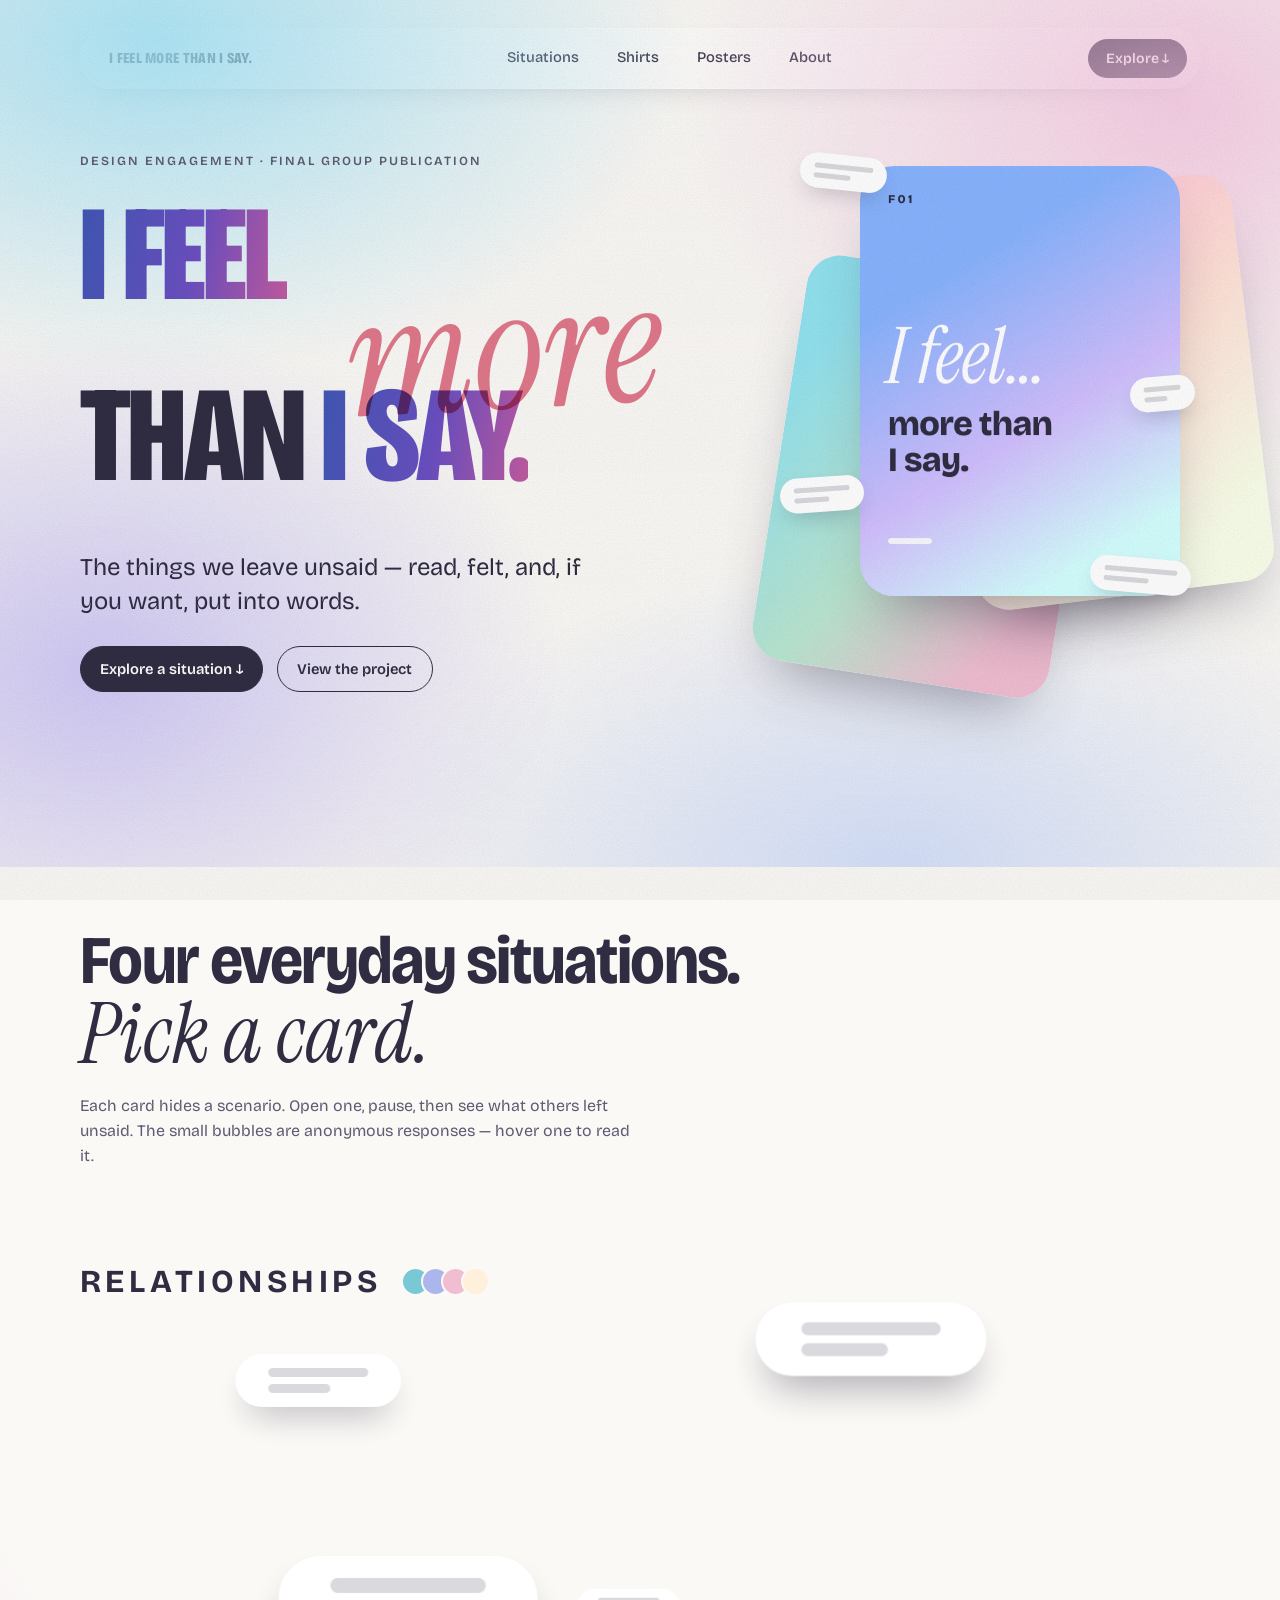
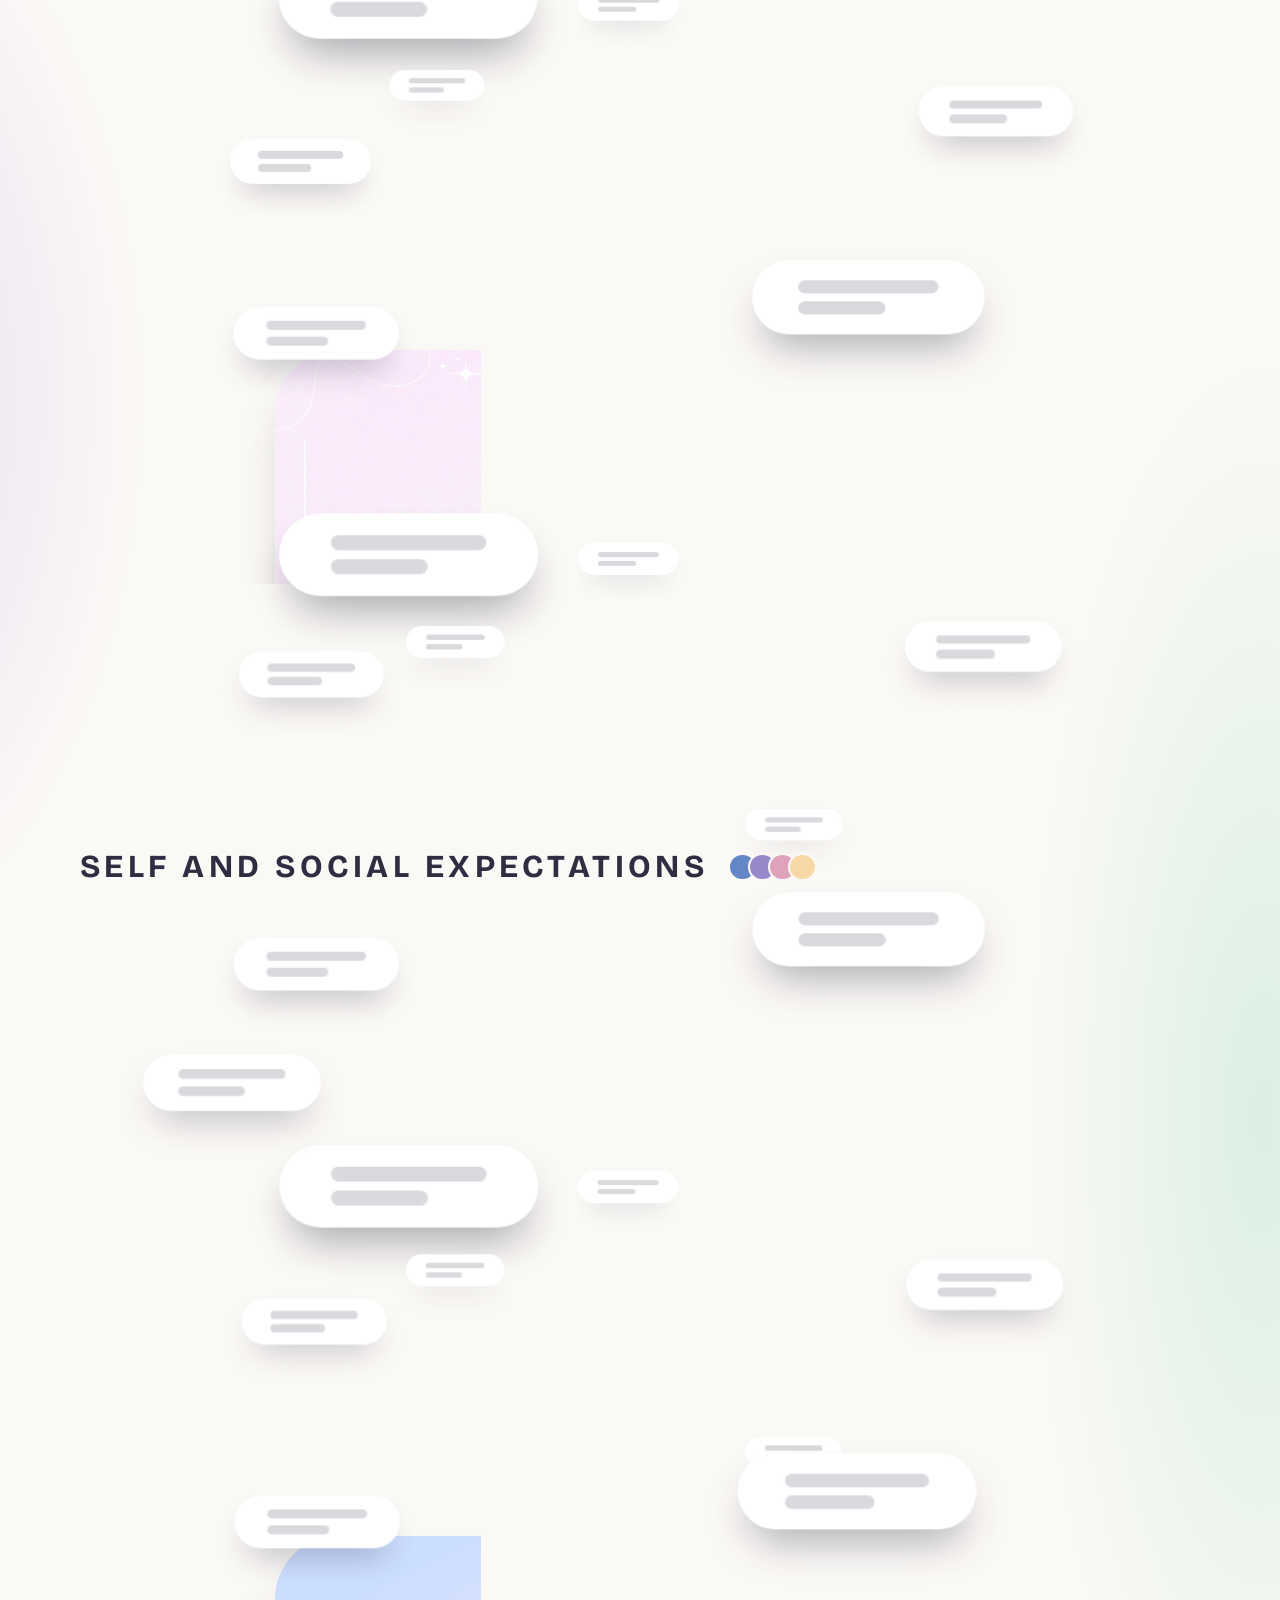
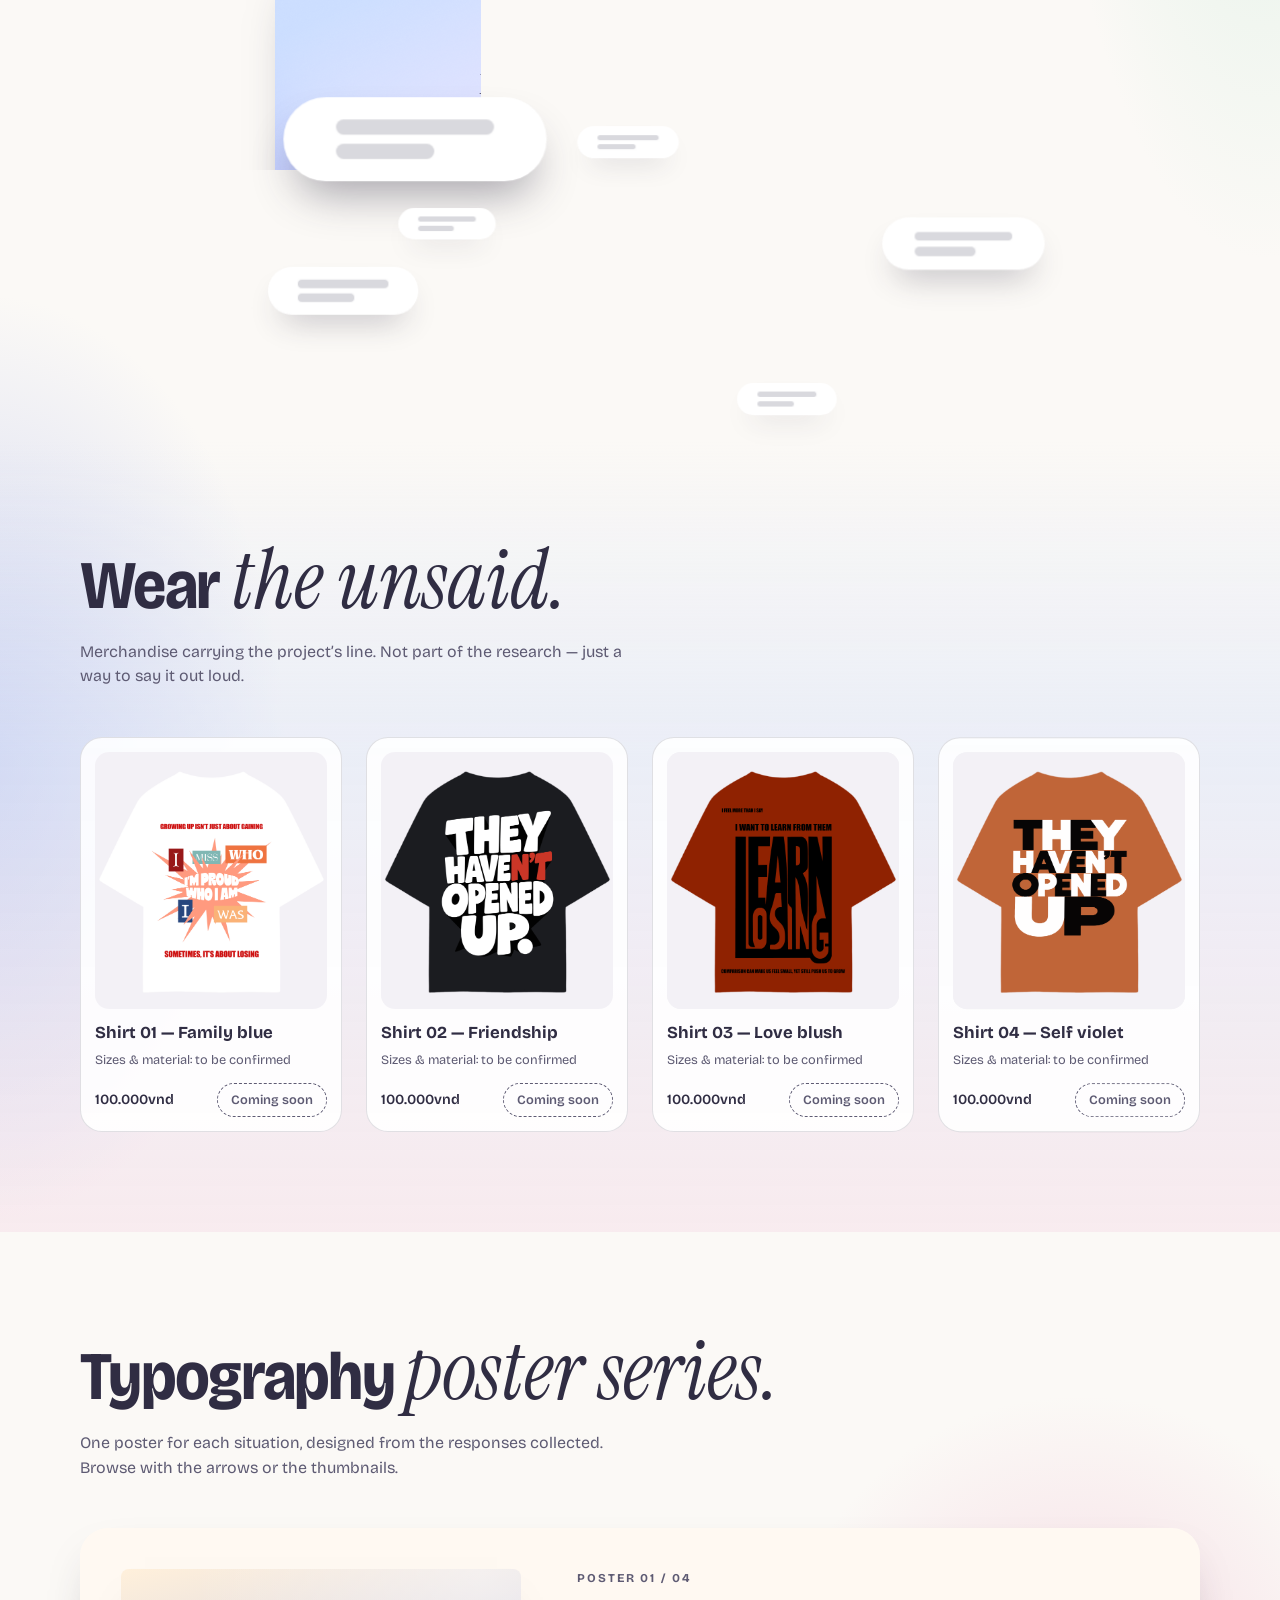
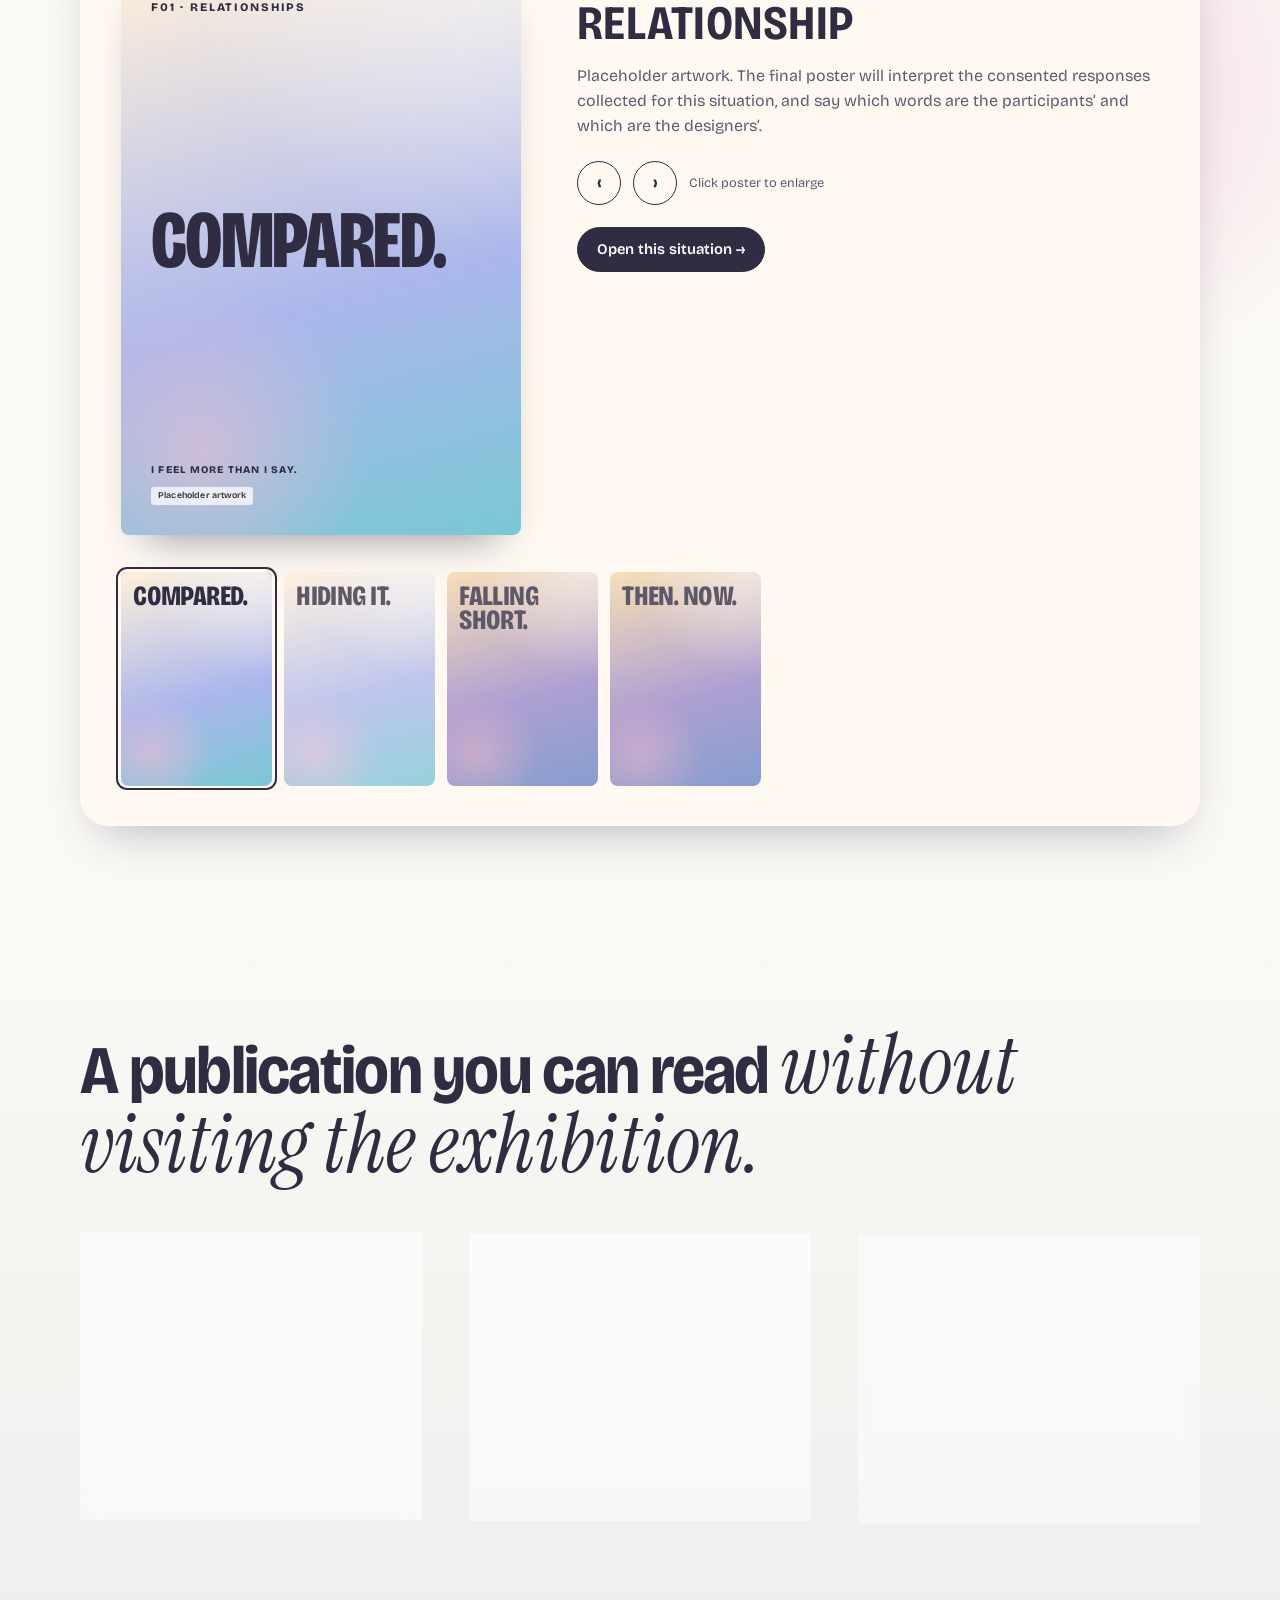
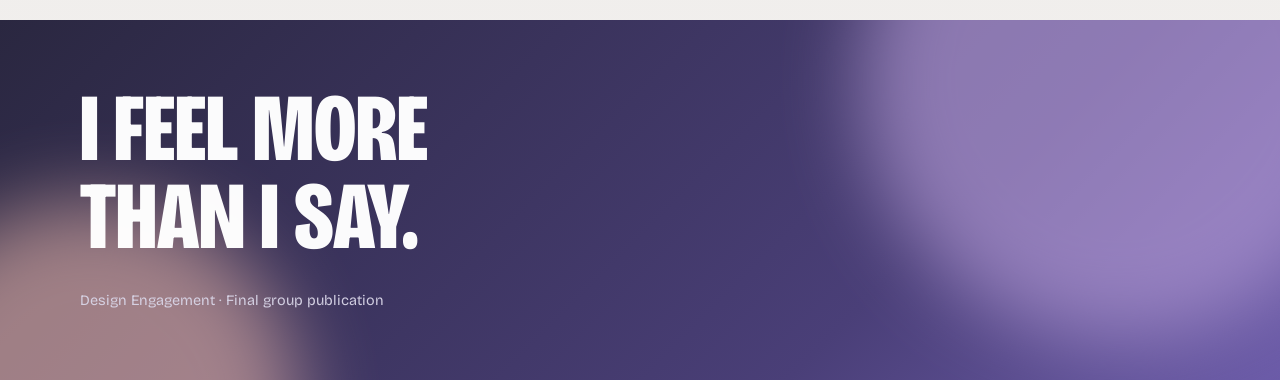
==== index.html @ f881bc01 "Publish I FEEL MORE THAN I SAY. web publication Co-Authored-By: Claude Sonnet 5.5 <noreply@anthropic" ====
<!doctype html>
<html lang="en">
<head>
  <meta charset="utf-8">
  <meta name="viewport" content="width=device-width, initial-scale=1">
  <title>I FEEL MORE THAN I SAY.</title>
  <meta name="description" content="A participatory design publication about what young adults feel but leave unsaid — in relationships and in themselves.">
  <meta name="theme-color" content="#FBF9F6">
  <link rel="icon" href="data:image/svg+xml,%3Csvg xmlns='http://www.w3.org/2000/svg' viewBox='0 0 64 64'%3E%3Crect width='64' height='64' rx='18' fill='%23302D43'/%3E%3Ccircle cx='24' cy='32' r='12' fill='%23F4A3B5'/%3E%3Ccircle cx='40' cy='32' r='12' fill='%238F7BE0' fill-opacity='.85'/%3E%3C/svg%3E">
  <meta property="og:type" content="website">
  <meta property="og:title" content="I FEEL MORE THAN I SAY.">
  <meta property="og:description" content="A participatory design publication about what young adults feel but leave unsaid — in relationships and in themselves.">
  <meta property="og:image" content="https://thanhdgtuan-a11y.github.io/i-feel-more-than-i-say/assets/art/hero-family.png">
  <meta property="og:url" content="https://thanhdgtuan-a11y.github.io/i-feel-more-than-i-say/">
  <meta name="twitter:card" content="summary_large_image">
  <link rel="preconnect" href="https://fonts.googleapis.com">
  <link rel="preconnect" href="https://fonts.gstatic.com" crossorigin>
  <link href="https://fonts.googleapis.com/css2?family=Bricolage+Grotesque:opsz,wdth,wght@12..96,75..100,200..800&family=Instrument+Serif:ital@0;1&display=swap" rel="stylesheet">
  <link rel="stylesheet" href="styles.css">
  <script>document.documentElement.classList.add('js');</script>
</head>
<body>
  <a class="skip" href="#situations">Skip to situations</a>

  <div class="page">
    <div class="glows" aria-hidden="true">
      <i class="glow gl1"></i><i class="glow gl2"></i><i class="glow gl3"></i><i class="glow gl4"></i>
    </div>

    <header class="nav" id="nav">
      <a class="brand" href="#top">I FEEL MORE THAN I SAY.</a>
      <nav aria-label="Main">
        <a href="#situations">Situations</a>
        <a href="#shirts">Shirts</a>
        <a href="#posters">Posters</a>
        <a href="#about">About</a>
      </nav>
      <a class="btn solid nav-cta" href="#situations">Explore ↓</a>
    </header>

    <main id="top">
      <!-- HERO -->
      <section class="hero" aria-labelledby="title">
        <div class="hero-bg" aria-hidden="true"></div>
        <div class="hero-text">
          <p class="eyebrow" data-hero>Design Engagement · Final group publication</p>
          <h1 class="title" id="title" aria-label="I feel more than I say.">
            <span class="t1" aria-hidden="true"><span class="line grad">I FEEL</span></span>
            <span class="t2" aria-hidden="true">more</span>
            <span class="t3" aria-hidden="true"><span class="line"><span class="out">THAN</span> <span class="grad">I SAY.</span></span></span>
          </h1>
          <p class="lede" data-hero>The things we leave unsaid — read, felt, and, if you want, put into words.</p>
          <div class="cta" data-hero>
            <a class="btn solid" href="#situations">Explore a situation ↓</a>
            <a class="btn" href="#about">View the project</a>
          </div>
        </div>

        <div class="hero-cards" id="hero-cards" aria-hidden="true">
          <img class="hc hc-fr" src="assets/art/hero-friendship.png" alt="">
          <img class="hc hc-lo" src="assets/art/hero-love.png" alt="">
          <img class="hc hc-fam" src="assets/art/hero-family.png" alt="">
          <i class="hb hb1"><b></b><b></b></i>
          <i class="hb hb2"><b></b><b></b></i>
          <i class="hb hb3"><b></b><b></b></i>
          <i class="hb hb4"><b></b><b></b></i>
        </div>
      </section>

      <!-- SITUATIONS -->
      <section class="sec sec-sit" id="situations" aria-labelledby="sit-h">
        <header class="sec-head">
          <h2 id="sit-h"><span class="h2-a">Four everyday situations.</span><br><em>Pick a card.</em></h2>
          <p class="sec-sub">Each card hides a scenario. Open one, pause, then see what others left unsaid. The small bubbles are anonymous responses — hover one to read it.</p>
        </header>
        <div class="stack" id="stack"></div>
      </section>

      <!-- SHIRTS -->
      <section class="sec sec-shirts" id="shirts" aria-labelledby="sh-h">
        <header class="sec-head">
          <h2 id="sh-h">Wear <em>the unsaid.</em></h2>
          <p class="sec-sub">Merchandise carrying the project’s line. Not part of the research — just a way to say it out loud.</p>
        </header>
        <div class="shirts" id="shirt-grid"></div>
      </section>

      <!-- POSTERS -->
      <section class="sec" id="posters" aria-labelledby="po-h">
        <header class="sec-head">
          <h2 id="po-h">Typography <em>poster series.</em></h2>
          <p class="sec-sub">One poster for each situation, designed from the responses collected. Browse with the arrows or the thumbnails.</p>
        </header>
        <div class="sheet" id="poster-sheet">
          <div class="viewer">
            <button type="button" class="poster-open" id="poster-main" aria-label="Enlarge poster"></button>
            <div class="poster-info">
              <p class="kicker" id="poster-count"></p>
              <h3 id="poster-title"></h3>
              <p id="poster-caption" class="muted"></p>
              <div class="poster-ctrl">
                <button type="button" class="btn round" id="poster-prev" aria-label="Previous poster">‹</button>
                <button type="button" class="btn round" id="poster-next" aria-label="Next poster">›</button>
                <span class="muted small">Click poster to enlarge</span>
              </div>
              <a class="btn solid" id="poster-situation" href="#situations">Open this situation →</a>
            </div>
          </div>
          <div class="thumbs" id="thumbs" role="group" aria-label="All posters"></div>
        </div>
      </section>

      <!-- ABOUT -->
      <section class="sec sec-about" id="about" aria-labelledby="ab-h">
        <header class="sec-head">
          <h2 id="ab-h">A publication you can read <em>without visiting the exhibition.</em></h2>
        </header>
        <div class="about-cols">
          <div>
            <h3>What is this</h3>
            <p><b>I FEEL MORE THAN I SAY.</b> is a participatory graphic design project by a team of three design students. It gathers what young adults feel but leave unsaid in everyday situations — relationships and the self — and gives those words a place to be read.</p>
          </div>
          <div>
            <h3>How the words travel</h3>
            <ol class="steps">
              <li><span>01</span>Paper reflection cards, four situations</li>
              <li><span>02</span>Anonymised, with separate consent to publish</li>
              <li><span>03</span>Transcribed, tagged and curated</li>
              <li><span>04</span>Posters, web reveals, this archive</li>
            </ol>
          </div>
          <div>
            <h3>Status &amp; privacy</h3>
            <p>Only consented, anonymous responses are published. Reflecting, seeing other perspectives and finding words are <i>design intentions</i> — not proven results. Sample content is always labelled.</p>
            <p class="muted">Credits &amp; contact: to be added.</p>
          </div>
        </div>
      </section>
    </main>

    <footer class="foot">
      <i class="foot-o foot-o1" aria-hidden="true"></i><i class="foot-o foot-o2" aria-hidden="true"></i>
      <p class="foot-title">I FEEL MORE<br>THAN I SAY.</p>
      <p class="foot-sub">Design Engagement · Final group publication</p>
    </footer>
  </div>

  <div class="toast" id="toast" role="status" aria-live="polite"></div>

  <dialog id="lightbox" aria-label="Poster enlarged">
    <button type="button" class="lb-close" id="lb-close" aria-label="Close">✕</button>
    <div id="lb-body"></div>
  </dialog>

  <script src="assets/vendor/anime.min.js"></script>
  <script src="data.js"></script>
  <script src="app.js"></script>
</body>
</html>
---- styles.css ----
/* I FEEL MORE THAN I SAY. — dreamy pastel + experimental type (built from Figma "UI — Desktop hi-fi") */
:root{
  --ink:#302D43; --muted:#5E5B73; --paper:#FFF9F2; --bg:#FBF9F6; --line:rgba(48,45,67,.14);
  --display:'Bricolage Grotesque',system-ui,-apple-system,'Segoe UI',sans-serif;
  --serif:'Instrument Serif',Georgia,'Times New Roman',serif;
  --gut:clamp(18px,6.25vw,80px);
  --shadow:0 22px 50px -22px rgba(48,45,67,.38);
}
*{box-sizing:border-box}
html{scroll-behavior:smooth;scroll-padding-top:96px}
@media (prefers-reduced-motion:reduce){html{scroll-behavior:auto}}
body{margin:0;color:var(--ink);font:400 1rem/1.55 var(--display);background:var(--bg);-webkit-font-smoothing:antialiased;overflow-x:hidden}
img,svg{max-width:100%}
a{color:inherit}
button,textarea{font:inherit;color:inherit}
button{cursor:pointer}
:focus-visible{outline:3px solid var(--ink);outline-offset:3px;border-radius:6px}
.muted{color:var(--muted)} .small{font-size:.8rem}
.skip{position:absolute;left:-999px;top:8px;background:var(--ink);color:#fff;padding:8px 14px;border-radius:8px;z-index:300}
.skip:focus{left:8px}

.page{position:relative;overflow:hidden}
/* soft grain over everything */
body::after{
  content:"";position:fixed;inset:0;pointer-events:none;z-index:200;opacity:.12;mix-blend-mode:multiply;
  background-image:url("data:image/svg+xml,%3Csvg xmlns='http://www.w3.org/2000/svg' width='220' height='220'%3E%3Cfilter id='n'%3E%3CfeTurbulence type='fractalNoise' baseFrequency='.85' numOctaves='2' stitchTiles='stitch'/%3E%3CfeColorMatrix values='0 0 0 0 0 0 0 0 0 0 0 0 0 0 0 0 0 0 .55 0'/%3E%3C/filter%3E%3Crect width='100%25' height='100%25' filter='url(%23n)'/%3E%3C/svg%3E");
}

/* page glows (design: 4 blurred ellipses down the page) */
.glows{position:absolute;inset:0;pointer-events:none;z-index:0}
.glow{position:absolute;display:block;border-radius:50%}
.gl1{left:-26%;top:51.6%;width:48%;height:13.7%;background:radial-gradient(closest-side,rgba(171,183,236,.55),transparent)}
.gl2{left:61%;top:67.8%;width:47%;height:8.7%;background:radial-gradient(closest-side,rgba(240,189,209,.5),transparent)}
.gl3{left:81%;top:29%;width:36%;height:22%;background:radial-gradient(closest-side,rgba(187,230,208,.5),transparent)}
.gl4{left:-42%;top:21%;width:53%;height:17%;background:radial-gradient(closest-side,rgba(198,171,230,.45),transparent)}
.page>*:not(.glows){position:relative;z-index:1}

/* buttons */
.btn{
  display:inline-flex;align-items:center;justify-content:center;gap:8px;
  border:1.5px solid var(--ink);background:transparent;border-radius:999px;
  padding:.7em 1.3em;font-weight:600;font-size:.92rem;text-decoration:none;transition:transform .2s, background .2s, color .2s;
}
.btn:hover{background:var(--ink);color:#fff;transform:translateY(-1px)}
.btn.solid{background:var(--ink);color:#fff}
.btn.solid:hover{background:#4b4766}
.btn.round{width:44px;height:44px;padding:0;font-size:1.3rem}
.btn.is-soon{border-style:dashed;color:var(--muted);border-color:var(--muted);cursor:default;pointer-events:none}

/* nav (glass pill) */
.nav{
  position:sticky;top:14px;z-index:60;margin:14px auto 0;width:min(1120px,calc(100% - 2*var(--gut) + 0px));
  display:flex;justify-content:space-between;align-items:center;gap:16px;padding:10px 12px 10px 28px;border-radius:999px;
  background:rgba(255,255,255,.55);backdrop-filter:blur(16px) saturate(1.3);-webkit-backdrop-filter:blur(16px) saturate(1.3);
  border:1px solid rgba(255,255,255,.7);box-shadow:0 10px 30px -18px rgba(48,45,67,.35);transition:box-shadow .3s, background .3s;
}
.nav.is-scrolled{background:rgba(255,255,255,.78);box-shadow:0 14px 34px -16px rgba(48,45,67,.45)}
.brand{font-weight:800;font-stretch:75%;font-variation-settings:"wdth" 75;letter-spacing:.02em;text-decoration:none;font-size:.95rem;white-space:nowrap}
.nav nav{display:flex;gap:clamp(14px,3vw,34px);font-size:.92rem;font-weight:500}
.nav nav a{text-decoration:none;padding:6px 2px;border-bottom:2px solid transparent;transition:border-color .2s}
.nav nav a:hover{border-color:var(--ink)}
.nav-cta{padding:.55em 1.2em;font-size:.88rem}
@media (max-width:760px){.nav{padding-left:18px}.nav nav{display:none}.brand{font-size:.8rem}}

/* hero */
.hero{position:relative;min-height:840px;margin-top:-88px;padding:164px var(--gut) 80px}
.hero-bg{
  position:absolute;inset:0 0 -40px;z-index:-1;pointer-events:none;
  background:
    radial-gradient(60% 55% at 12% 6%,rgba(160,226,246,.85),transparent 70%),
    radial-gradient(55% 60% at 92% 14%,rgba(244,189,222,.7),transparent 70%),
    radial-gradient(50% 55% at 8% 78%,rgba(190,180,245,.7),transparent 72%),
    radial-gradient(60% 50% at 70% 100%,rgba(186,206,252,.6),transparent 70%),
    linear-gradient(180deg,rgba(255,255,255,0),var(--bg) 96%);
}
.hero-text{max-width:720px;position:relative;z-index:2;margin-left:max(0px,calc((100vw - 1280px)/2))}
.eyebrow{margin:0 0 20px;font-size:.78rem;font-weight:600;letter-spacing:.16em;text-transform:uppercase;color:var(--muted)}
.title{--fs:clamp(3.4rem,10.6vw,8.5rem);margin:0;font-weight:800;text-transform:uppercase;letter-spacing:-.02em;font-variation-settings:"wdth" 75;font-stretch:75%;font-size:var(--fs);line-height:.88}
.title>span{display:block;white-space:nowrap}
.t1,.t3{overflow:hidden;padding:.03em 0}
.line{display:inline-block}
.grad{display:inline-block;background:linear-gradient(100deg,#3F57B5,#6B4FC2 55%,#C45BA0);-webkit-background-clip:text;background-clip:text;color:transparent}
.out{color:var(--ink)}
.t2{
  font-family:var(--serif);font-style:italic;font-weight:400;text-transform:lowercase;letter-spacing:0;font-variation-settings:normal;font-stretch:100%;
  font-size:calc(var(--fs)*1.25);line-height:.5;height:calc(var(--fs)*.4);margin-left:calc(var(--fs)*1.95);
  color:#E0788A;mix-blend-mode:multiply;rotate:-3deg;transform-origin:left center;position:relative;z-index:2;
}
.lede{max-width:34ch;margin:clamp(24px,4vw,56px) 0 28px;font-size:clamp(1.1rem,2vw,1.5rem);line-height:1.4}
.cta{display:flex;flex-wrap:wrap;gap:14px}

/* hero cards cluster (positions are the Figma coordinates relative to the cluster origin) */
.hero-cards{position:absolute;left:calc(50% + 130px);top:140px;width:480px;height:560px;z-index:1;pointer-events:none;translate:calc(var(--px,0)*1px) calc(var(--py,0)*1px);transition:translate .4s ease-out}
.hc{position:absolute;display:block;border-radius:34px;transform-origin:0 0;box-shadow:0 34px 60px -26px rgba(48,45,67,.45)}
.hc-fr{left:42px;top:56px;width:300px;height:410px;rotate:9deg}
.hc-lo{left:160px;top:10px;width:300px;height:410px;rotate:-7deg}
.hc-fam{left:90px;top:96px;width:320px;height:430px}
.hb{position:absolute;display:flex;flex-direction:column;justify-content:center;gap:5px;padding:0 14px;height:35px;border-radius:999px;background:#fff;box-shadow:0 10px 22px -8px rgba(48,45,67,.3)}
.hb b{display:block;height:5px;border-radius:3px;background:#D9D9DE}.hb b:last-child{width:62%}
.hb1{left:30px;top:98px;width:87px;rotate:6deg}
.hb2{left:360px;top:180px;width:65px;rotate:-5deg}
.hb3{left:10px;top:420px;width:84px;rotate:-4deg}
.hb4{left:320px;top:500px;width:101px;rotate:5deg}
@media (max-width:1100px){
  .hero{min-height:0;padding-bottom:40px}
  .hero-cards{position:relative;left:auto;top:auto;margin:36px auto 0;width:480px;height:560px;scale:.78;transform-origin:top center;margin-bottom:-110px}
}
@media (max-width:560px){.hero-cards{scale:.62;margin-bottom:-200px;margin-top:20px}}

/* sections */
.sec{padding:clamp(52px,8vw,100px) var(--gut)}
.sec-head{max-width:1120px;margin:0 auto clamp(24px,4vw,48px)}
.kicker{margin:0 0 10px;font-size:.75rem;font-weight:700;letter-spacing:.16em;text-transform:uppercase;color:var(--muted)}
.sec h2{margin:0;font-size:clamp(2.3rem,6vw,4.25rem);line-height:1;font-weight:700;letter-spacing:-.025em;font-variation-settings:"wdth" 90}
.sec h2 em{font-family:var(--serif);font-weight:400;font-size:1.22em;letter-spacing:0;line-height:.95}
.sec-sub{margin:20px 0 0;max-width:56ch;color:var(--muted)}

/* ---------- situations ---------- */
.sec-sit{padding-bottom:clamp(40px,6vw,80px)}
.stack{max-width:1120px;margin:0 auto;display:grid;gap:clamp(8px,2vw,24px)}
.theme-label{display:flex;flex-wrap:wrap;align-items:center;gap:8px 20px;margin:clamp(20px,4vw,40px) 0 0;font-size:clamp(1.05rem,2.6vw,2rem);font-weight:700;letter-spacing:.14em;text-transform:uppercase;font-variation-settings:"wdth" 100}
.swatches{display:inline-flex}
.swatches i{width:.9em;height:.9em;border-radius:50%;margin-left:-.28em;border:2px solid var(--bg)}
.swatches i:first-child{margin-left:0}
.theme[data-theme="relationship"] .swatches i:nth-child(1){background:#79C8D5}.theme[data-theme="relationship"] .swatches i:nth-child(2){background:#ABB7EC}.theme[data-theme="relationship"] .swatches i:nth-child(3){background:#F0BDD1}.theme[data-theme="relationship"] .swatches i:nth-child(4){background:#FFF0DB}
.theme[data-theme="self"] .swatches i:nth-child(1){background:#6386C6}.theme[data-theme="self"] .swatches i:nth-child(2){background:#9887C9}.theme[data-theme="self"] .swatches i:nth-child(3){background:#DEA2BB}.theme[data-theme="self"] .swatches i:nth-child(4){background:#F6D9A7}

/* a stage = 1120×516 design canvas; --u = 1 design px */
.stage{position:relative;width:100%;aspect-ratio:1120/516;container-type:inline-size;margin:0}
.stage+.stage{margin-top:40px}
.stage>*{--u:calc(100cqw/1120)}
.cardwrap,.bubbles,.back-actions{--u:calc(100cqw/1120)}
.cardwrap{position:absolute;left:calc(195*var(--u));top:calc(88*var(--u));width:calc(730*var(--u));height:calc(340*var(--u));z-index:2}
.is-flipped .cardwrap{left:calc(232*var(--u));top:0;width:calc(656*var(--u));height:calc(458*var(--u))}
.card3d{position:absolute;inset:0;perspective:1600px}
.flip{position:absolute;inset:0;transform-style:preserve-3d}
.face{position:absolute;inset:0;border-radius:calc(63*var(--u));overflow:hidden;backface-visibility:hidden;-webkit-backface-visibility:hidden;
  box-shadow:0 calc(28*var(--u)) calc(50*var(--u)) calc(-26*var(--u)) rgba(48,45,67,.5)}
.face-bg{position:absolute;inset:0;width:100%;height:100%;object-fit:cover;object-position:center top;display:block}
.front .q-wrap{position:absolute;left:50%;top:calc(70*var(--u));height:calc(190*var(--u));width:calc(390*var(--u));translate:-50% 0;display:flex;align-items:center;justify-content:center;text-align:center}
.q{margin:0;font-family:var(--serif);font-style:italic;font-weight:400;font-size:calc(27*var(--u));line-height:1.2;color:var(--ink);text-wrap:balance}
.write-btn{
  position:absolute;left:50%;top:calc(289*var(--u));translate:-50% 0;min-width:calc(115*var(--u));height:calc(33*var(--u));padding:0 calc(19*var(--u));
  border:0;border-radius:999px;background:var(--ink);color:#fff;font-weight:600;font-size:max(11px,calc(10*var(--u)));white-space:nowrap;
  box-shadow:0 8px 18px -8px rgba(48,45,67,.6);transition:transform .2s, background .2s;
}
.write-btn:hover{background:#4b4766;transform:translateY(-1px)}
.face.back{transform:rotateY(180deg);background:#fff;border-radius:calc(40*var(--u))}
.write{
  position:absolute;left:calc(var(--wx)*1%);top:calc(var(--wy)*1%);width:calc(var(--ww)*1%);height:calc(var(--wh)*1%);
  resize:none;border:0;outline:0;background:transparent;padding:0;margin:0;color:var(--wc,var(--ink));
  font-family:var(--display);font-size:calc(16*var(--u));line-height:calc(var(--wlh)*var(--u));font-weight:500;
}
.write::placeholder{color:rgba(48,45,67,.38);font-style:italic}
.write:focus-visible{outline:0}
.back-actions{position:absolute;left:50%;top:calc(473*var(--u));translate:-50% 0;display:flex;align-items:center;gap:calc(14*var(--u));visibility:hidden;opacity:0;z-index:2;white-space:nowrap}
.is-flipped .back-actions{visibility:visible}
.back-actions button{height:max(30px,calc(33*var(--u)));border-radius:999px;padding:0 max(18px,calc(19*var(--u)));font-weight:600;font-size:max(11.5px,calc(10*var(--u)));border:1.5px solid var(--ink);background:transparent;transition:background .2s,color .2s}
.back-actions button:hover{background:var(--ink);color:#fff}
.back-actions .send{background:var(--ink);color:#fff;box-shadow:0 8px 18px -8px rgba(48,45,67,.6)}
.back-actions .send:hover{background:#4b4766}
.back-actions .count{font-size:max(11px,calc(9.5*var(--u)));color:var(--muted)}

/* bubbles (floating answers) */
.bubbles{position:absolute;inset:0;z-index:3;pointer-events:none}
.bubble{
  position:absolute;left:calc(var(--x)*var(--u));top:calc(var(--y)*var(--u));width:calc(var(--w)*var(--u));height:calc(var(--h)*var(--u));
  border-radius:999px;background:#fff;box-shadow:0 14px 30px -12px rgba(48,45,67,.38);pointer-events:auto;cursor:pointer;
  display:block;border:0;padding:0;text-align:left;overflow:hidden;will-change:transform;
  translate:calc(var(--parx,0)*1px) calc(var(--pary,0)*1px);
  filter:blur(max(0px,calc((1 - var(--d,1))*1.5px)));
  box-shadow:0 calc(8px + var(--d,1)*10px) calc(18px + var(--d,1)*16px) -12px rgba(48,45,67,calc(.2 + var(--d,1)*.14));
}
.bubble.is-open{translate:none;filter:none}
.hc,.hb{translate:0 calc(var(--pary,0)*1px)}
.bubble-bars{position:absolute;left:20%;right:20%;top:0;bottom:0;display:flex;flex-direction:column;justify-content:center;gap:max(3px,calc(var(--h)*.12*var(--u)))}
.bubble-bars i{display:block;height:max(3px,calc(var(--h)*.17*var(--u)));border-radius:99px;background:#D9D9DE}
.bubble-bars i:last-child{width:62%}
.bubble-answer{position:absolute;inset:0;padding:16px 20px;opacity:0;pointer-events:none;display:flex;flex-direction:column;justify-content:center;gap:4px}
.bubble-answer p{margin:0;font-family:var(--serif);font-style:italic;font-size:1.05rem;line-height:1.28;color:var(--ink);text-align:center;text-wrap:balance}
.bubble-answer small{font-size:.62rem;letter-spacing:.12em;text-transform:uppercase;color:var(--muted);text-align:center}
.bubble.is-open{z-index:20;box-shadow:0 26px 50px -18px rgba(48,45,67,.5)}
.bubble.is-open .bubble-answer{pointer-events:auto}
.bubble:focus-visible{outline-offset:2px}
.is-flipped .bubbles{pointer-events:none}

/* mobile: card fills the width, bubbles ring around it */
@media (max-width:759px){
  .stage{aspect-ratio:auto;height:clamp(420px,118vw,520px);container-type:normal}
  .cardwrap,.bubbles,.back-actions{--u:1px}
  .cardwrap{left:3%;top:21%;width:94%;height:50%}
  .is-flipped .cardwrap{left:0;top:3%;width:100%;height:auto;aspect-ratio:656/458}
  .face{border-radius:26px}
  .front .q-wrap{top:10%;height:56%;width:82%}
  .q{font-size:clamp(1.05rem,5vw,1.35rem)}
  .write-btn{top:auto;bottom:11%;height:34px;min-width:130px;font-size:12px}
  .stage{--bu:calc((100vw - 2*var(--gut))/656)}
  .write{font-size:max(12px,calc(16*var(--bu)));line-height:calc(var(--wlh)*var(--bu))}
  .back-actions{top:calc(var(--bu)*458 + 3% + 18px);bottom:auto;gap:10px}
  .back-actions button{height:36px;font-size:12px}
  .bubble{left:var(--mx);top:var(--my);width:var(--mw,92px);height:var(--mh,28px)}
  .bubble:nth-child(1){--mx:2%;--my:2%;--mw:104px;--mh:32px}
  .bubble:nth-child(2){--mx:66%;--my:7%;--mw:82px}
  .bubble:nth-child(3){--mx:38%;--my:12%;--mw:70px;--mh:24px}
  .bubble:nth-child(4){--mx:70%;--my:74%;--mw:100px;--mh:32px}
  .bubble:nth-child(5){--mx:2%;--my:78%;--mw:118px;--mh:34px}
  .bubble:nth-child(6){--mx:44%;--my:84%;--mw:74px;--mh:24px}
  .bubble:nth-child(7){--mx:-2%;--my:60%;--mw:76px}
  .bubble:nth-child(8){--mx:76%;--my:56%;--mw:70px;--mh:24px}
  .bubble:nth-child(9){--mx:20%;--my:68%;--mw:70px;--mh:24px}
  .bubble-bars i{height:4px}
  .bubble-bars{gap:4px}
}

/* ---------- shirts ---------- */
.sec-shirts{background:linear-gradient(180deg,rgba(255,255,255,0),rgba(214,224,248,.45) 40%,rgba(244,210,226,.35))}
.shirts{display:grid;grid-template-columns:repeat(2,minmax(0,1fr));gap:16px;max-width:1120px;margin:0 auto}
@media (min-width:860px){.shirts{grid-template-columns:repeat(4,minmax(0,1fr));gap:24px}}
.shirt{background:rgba(255,255,255,.88);border:1px solid var(--line);border-radius:22px;padding:14px;display:flex;flex-direction:column;gap:6px;transition:transform .35s cubic-bezier(.2,.8,.2,1),box-shadow .35s}
.shirt:hover{transform:translateY(-6px) rotate(-.6deg);box-shadow:0 26px 40px -24px rgba(48,45,67,.5)}
.shirt-img{aspect-ratio:230/255;border-radius:14px;overflow:hidden;background:#F2F2F4}
.shirt-img img{display:block;width:100%;height:100%;object-fit:cover}
.shirt h3{margin:8px 0 0;font-size:1.05rem;line-height:1.2}
.shirt .meta{margin:0;font-size:.8rem;color:var(--muted)}
.shirt-row{display:flex;justify-content:space-between;align-items:center;gap:8px;margin-top:auto;padding-top:8px;font-size:.88rem;font-weight:600}
.shirt-row .btn{padding:.45em 1em;font-size:.8rem}

/* ---------- posters ---------- */
.sheet{max-width:1120px;margin:0 auto;background:var(--paper);border-radius:28px;box-shadow:var(--shadow);padding:clamp(16px,3.6vw,41px);display:grid;gap:clamp(22px,4vw,37px)}
.viewer{display:grid;gap:26px;grid-template-columns:minmax(0,1fr)}
@media (min-width:760px){.viewer{grid-template-columns:minmax(0,400px) minmax(0,1fr);gap:56px;align-items:start}}
.poster-open{border:0;padding:0;background:none;width:100%;max-width:420px;margin:0 auto;display:block;border-radius:8px;box-shadow:0 24px 40px -24px rgba(48,45,67,.55);cursor:zoom-in}
.poster-info h3{margin:0 0 14px;font-size:clamp(1.8rem,4.6vw,3rem);line-height:1.05;letter-spacing:.01em;text-transform:uppercase;font-variation-settings:"wdth" 85}
.poster-ctrl{display:flex;align-items:center;gap:12px;margin:22px 0}
.ph{container-type:inline-size;position:relative;aspect-ratio:1/1.414;border-radius:8px;padding:7.5%;display:flex;flex-direction:column;justify-content:space-between;text-align:left;
  background:radial-gradient(120% 80% at 90% 0%,rgba(255,255,255,.5),transparent 60%),linear-gradient(165deg,var(--p4),var(--p2) 58%,var(--p1));overflow:hidden;color:var(--ink)}
.ph[data-theme="relationship"]{--p1:#79C8D5;--p2:#ABB7EC;--p3:#F0BDD1;--p4:#FFF0DB}
.ph[data-theme="self"]{--p1:#6386C6;--p2:#9887C9;--p3:#DEA2BB;--p4:#F6D9A7}
.ph::before{content:"";position:absolute;inset:0;background:radial-gradient(60% 40% at 20% 85%,var(--p3),transparent 70%);opacity:.6}
.ph>*{position:relative}
.ph-id{font-weight:800;font-size:3.4cqw;letter-spacing:.16em}
.ph-word{font-weight:800;font-size:var(--fs,24cqw);line-height:.86;letter-spacing:-.02em;text-transform:uppercase;font-variation-settings:"wdth" 75;font-stretch:75%;overflow-wrap:anywhere}
.ph-foot{display:grid;gap:2.4cqw;font-weight:800;font-size:3cqw;letter-spacing:.12em}
.ph-flag{display:inline-block;justify-self:start;background:rgba(255,255,255,.75);padding:.6cqw 2cqw;border-radius:1cqw;font-weight:600;font-size:2.6cqw;letter-spacing:.02em}
.ph.has-img{padding:0}.ph.has-img::before{display:none}.ph.has-img img{width:100%;height:100%;object-fit:cover;display:block}
.thumbs{display:grid;grid-template-columns:repeat(4,minmax(0,1fr));gap:12px;max-width:640px}
.thumb{border:0;background:none;padding:0;border-radius:6px;opacity:.78;transition:opacity .2s, transform .2s}
.thumb:hover{opacity:1;transform:translateY(-3px)}
.thumb[aria-current="true"]{opacity:1;box-shadow:0 0 0 3px var(--paper),0 0 0 5px var(--ink)}
.thumb .ph{padding:8%}
.thumb .ph-id,.thumb .ph-foot{display:none}
.thumb .ph-word{font-size:22cqw}
#lightbox{border:0;padding:0;background:transparent;max-width:min(92vw,560px);width:100%;overflow:visible}
#lightbox::backdrop{background:rgba(48,45,67,.72);backdrop-filter:blur(4px)}
.lb-close{position:absolute;right:-6px;top:-46px;width:38px;height:38px;border-radius:50%;border:0;background:#fff;font-size:1rem}
#lb-body .ph{max-height:86vh;margin:0 auto;box-shadow:0 30px 60px -20px rgba(0,0,0,.6)}

/* ---------- about ---------- */
.sec-about{background:linear-gradient(180deg,rgba(48,45,67,0),rgba(48,45,67,.05))}
.about-cols{display:grid;gap:32px;max-width:1120px;margin:0 auto}
@media (min-width:860px){.about-cols{grid-template-columns:repeat(3,1fr);gap:48px}}
.about-cols>div{background:rgba(255,255,255,.55);border:1px solid rgba(255,255,255,.7);border-radius:22px;padding:26px 26px 20px;backdrop-filter:blur(8px)}
.about-cols h3{margin:0 0 12px;font-size:1.2rem}
.about-cols p{margin:0 0 12px}
.steps{margin:0;padding:0;list-style:none;display:grid;gap:10px}
.steps li{display:flex;gap:12px;align-items:baseline}
.steps span{font-weight:800;font-size:.72rem;letter-spacing:.12em;color:var(--muted)}

/* ---------- footer ---------- */
.foot{position:relative;overflow:hidden;background:linear-gradient(135deg,#2A2740,#4A3F78 70%,#6B5BA8);color:#d9d6e8;padding:clamp(48px,8vw,64px) var(--gut) 56px;min-height:360px}
.foot-o{position:absolute;border-radius:50%;filter:blur(40px);opacity:.55}
.foot-o1{right:-100px;top:-200px;width:520px;height:520px;background:#C6ABE6}
.foot-o2{left:-120px;bottom:-240px;width:420px;height:420px;background:#F8C2B1}
.foot-title{position:relative;margin:0 0 28px;font-size:clamp(3rem,8vw,6rem);line-height:.92;font-weight:800;font-variation-settings:"wdth" 75;font-stretch:75%;color:#fff;max-width:11ch}
.foot-sub{position:relative;margin:0;font-size:.9rem}

/* toast */
.toast{position:fixed;left:50%;bottom:28px;translate:-50% 0;z-index:150;background:var(--ink);color:#fff;padding:12px 20px;border-radius:999px;font-size:.9rem;opacity:0;pointer-events:none;box-shadow:0 14px 30px -12px rgba(48,45,67,.6)}

/* initial states for entrance animations (only when JS + anime are running) */
.js-anim [data-hero]{opacity:0}
.js-anim .hero-cards>*{opacity:0}
.js-anim .t1 .line,.js-anim .t3 .line{transform:translateY(110%)}
.js-anim .t2{opacity:0}
.js-anim [data-reveal]{opacity:0}
.js-anim .stage .cardwrap,.js-anim .stage .bubble,.js-anim .theme-label{opacity:0}
@media (prefers-reduced-motion:reduce){
  .js-anim [data-hero],.js-anim .hero-cards>*,.js-anim [data-reveal],.js-anim .stage .cardwrap,.js-anim .stage .bubble,.js-anim .theme-label{opacity:1}
  .js-anim .t1 .line,.js-anim .t3 .line{transform:none}
  .js-anim .t2{opacity:1}
}
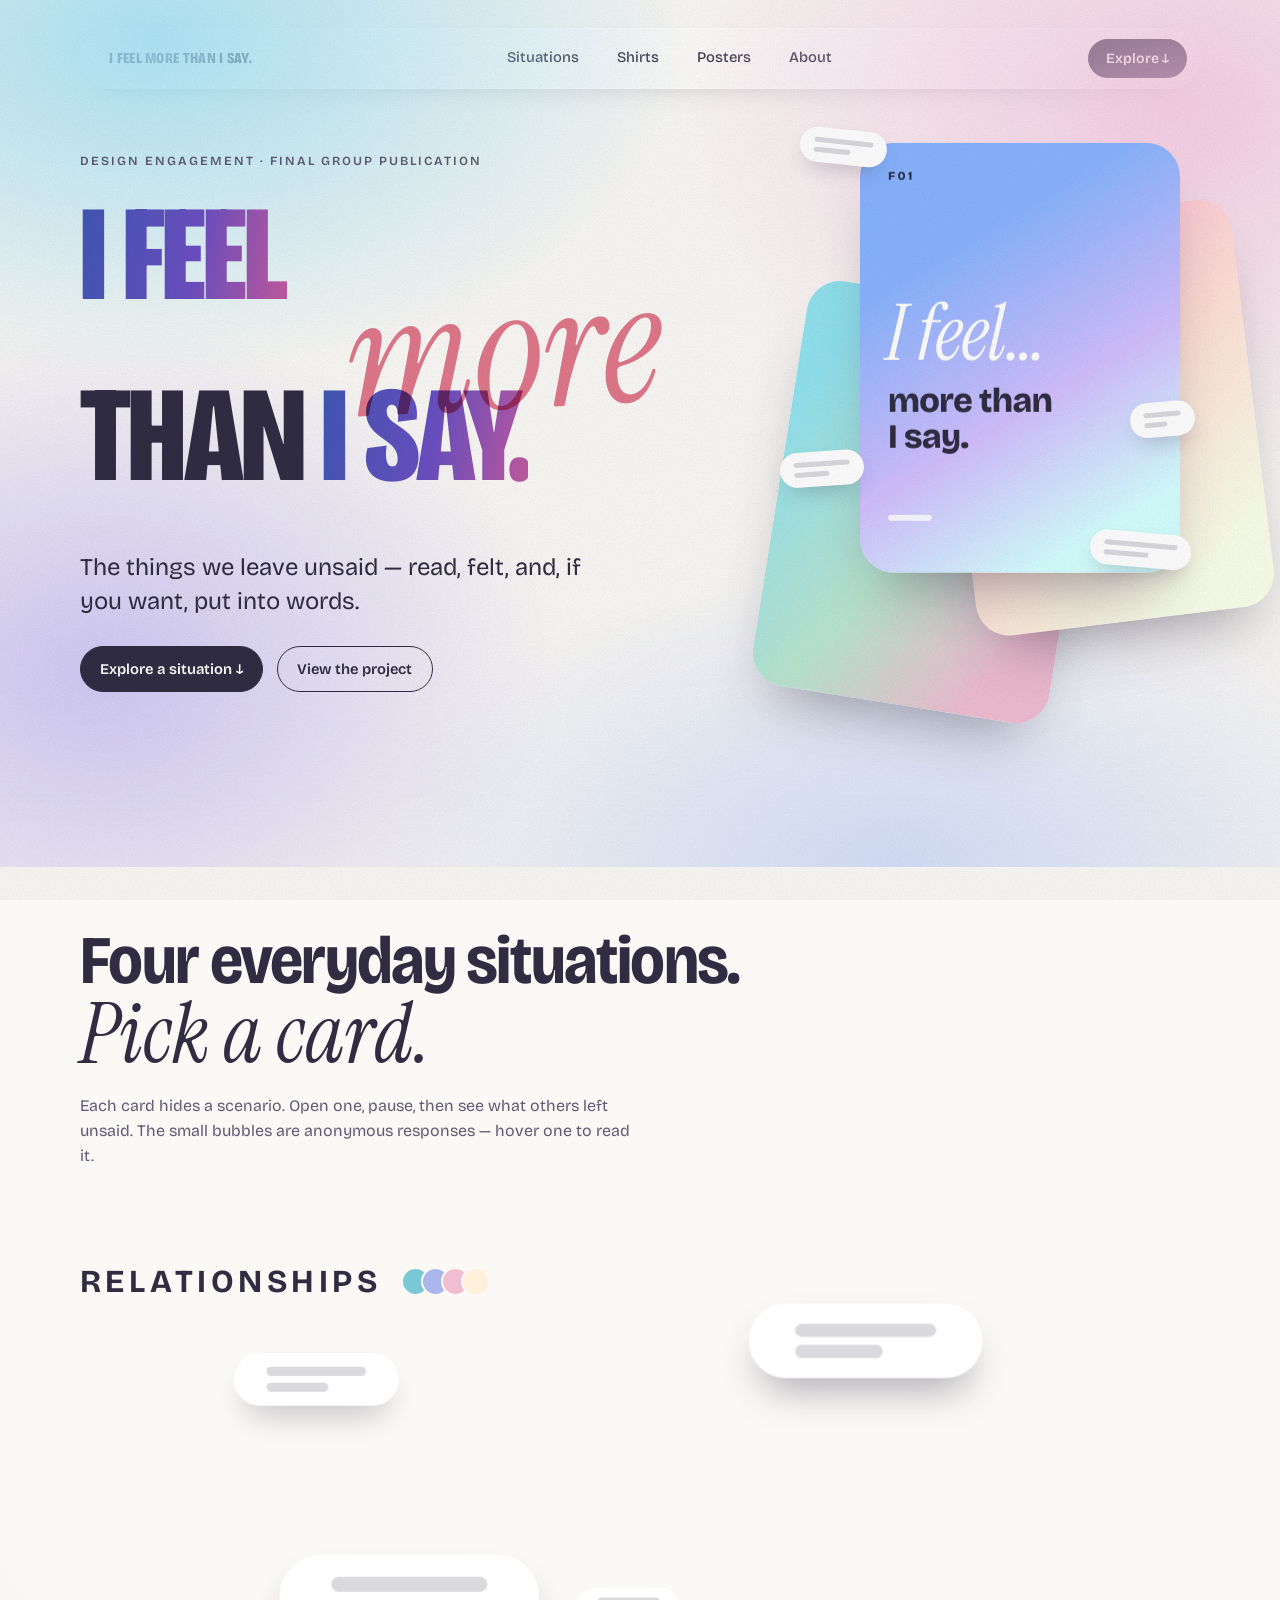
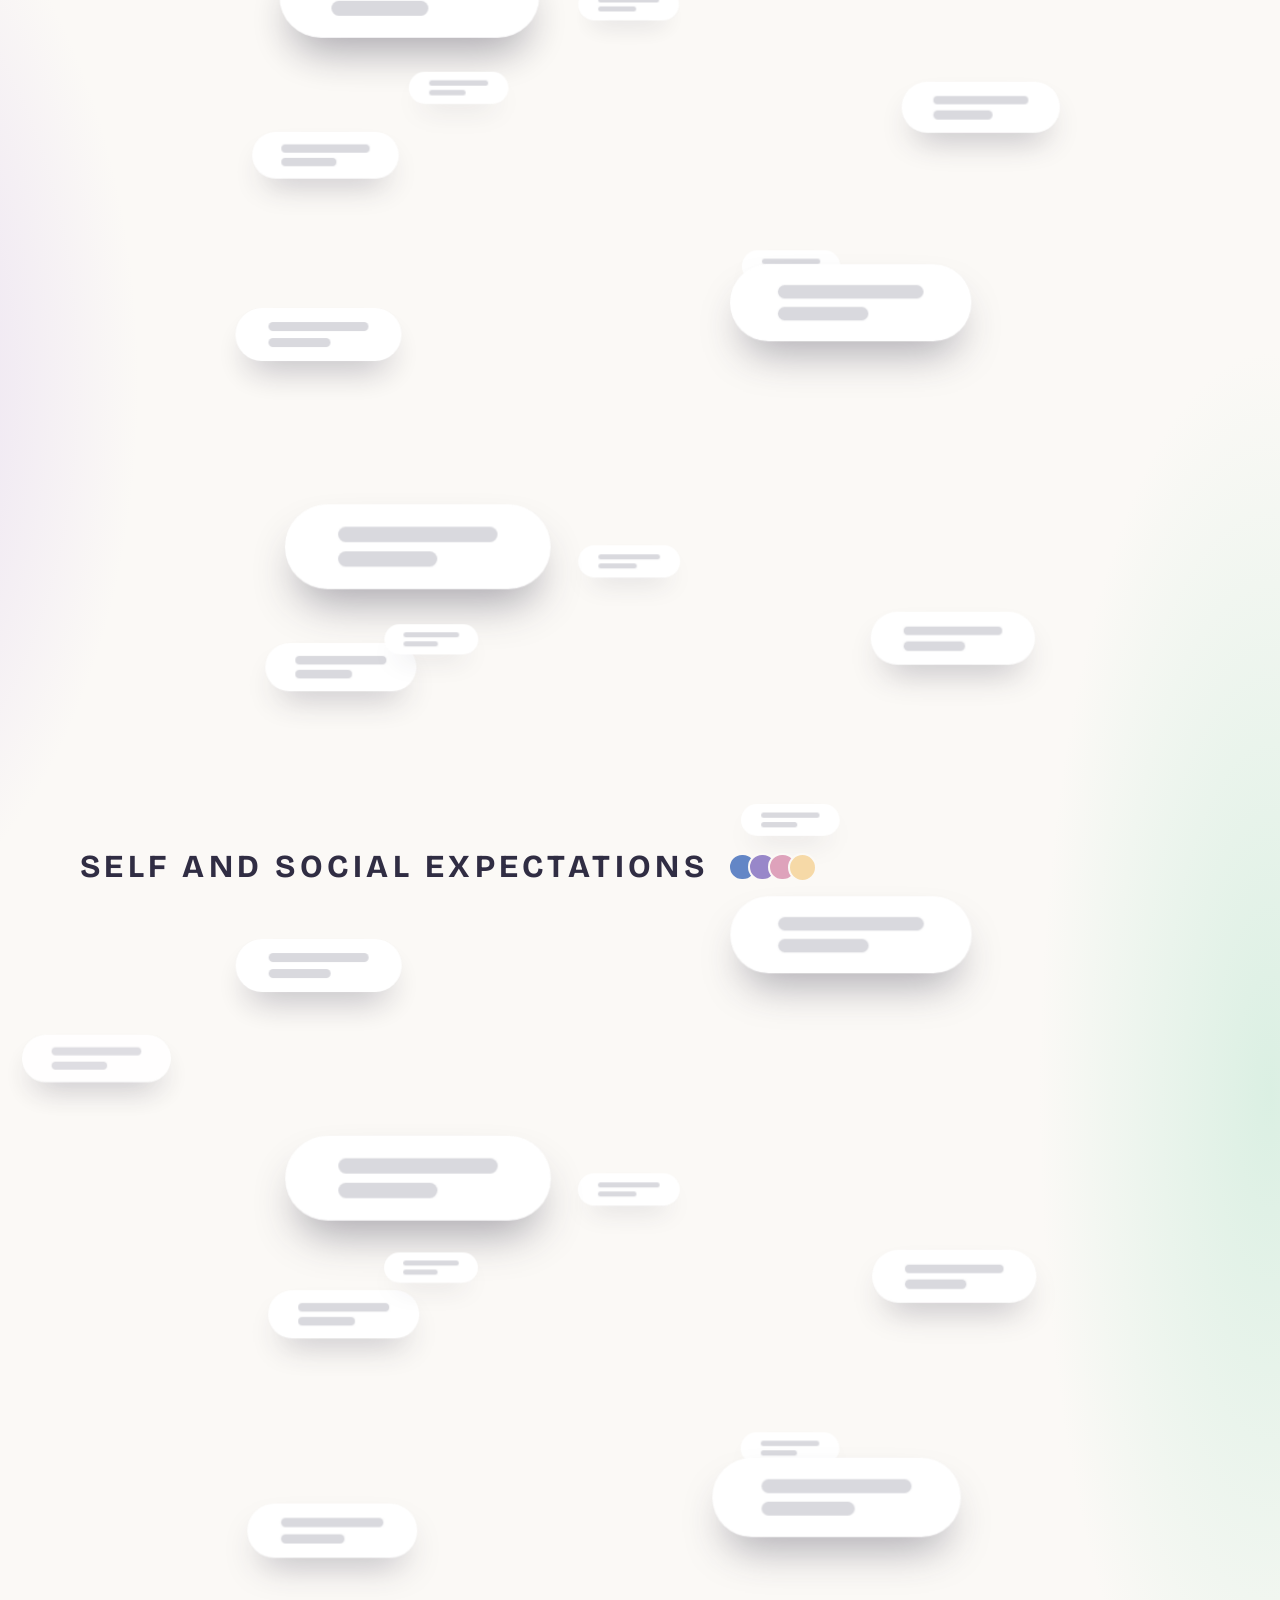
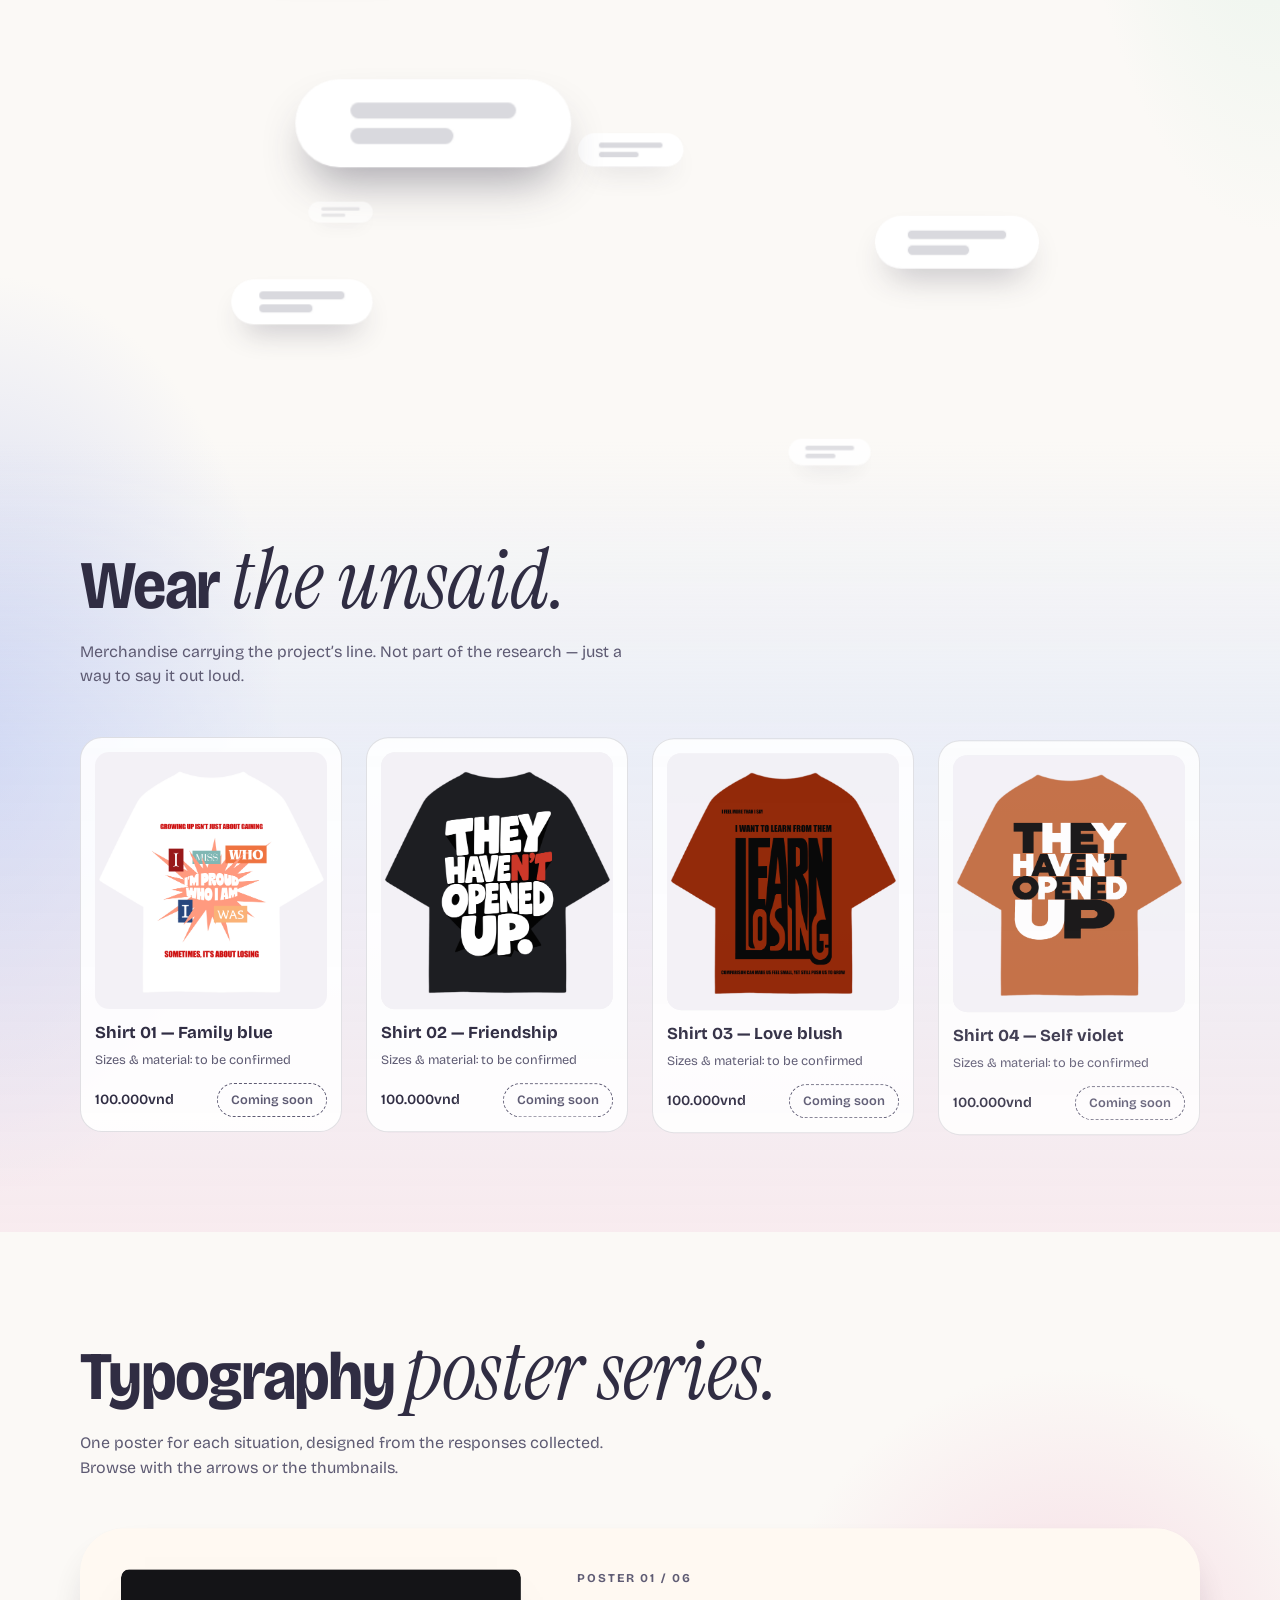
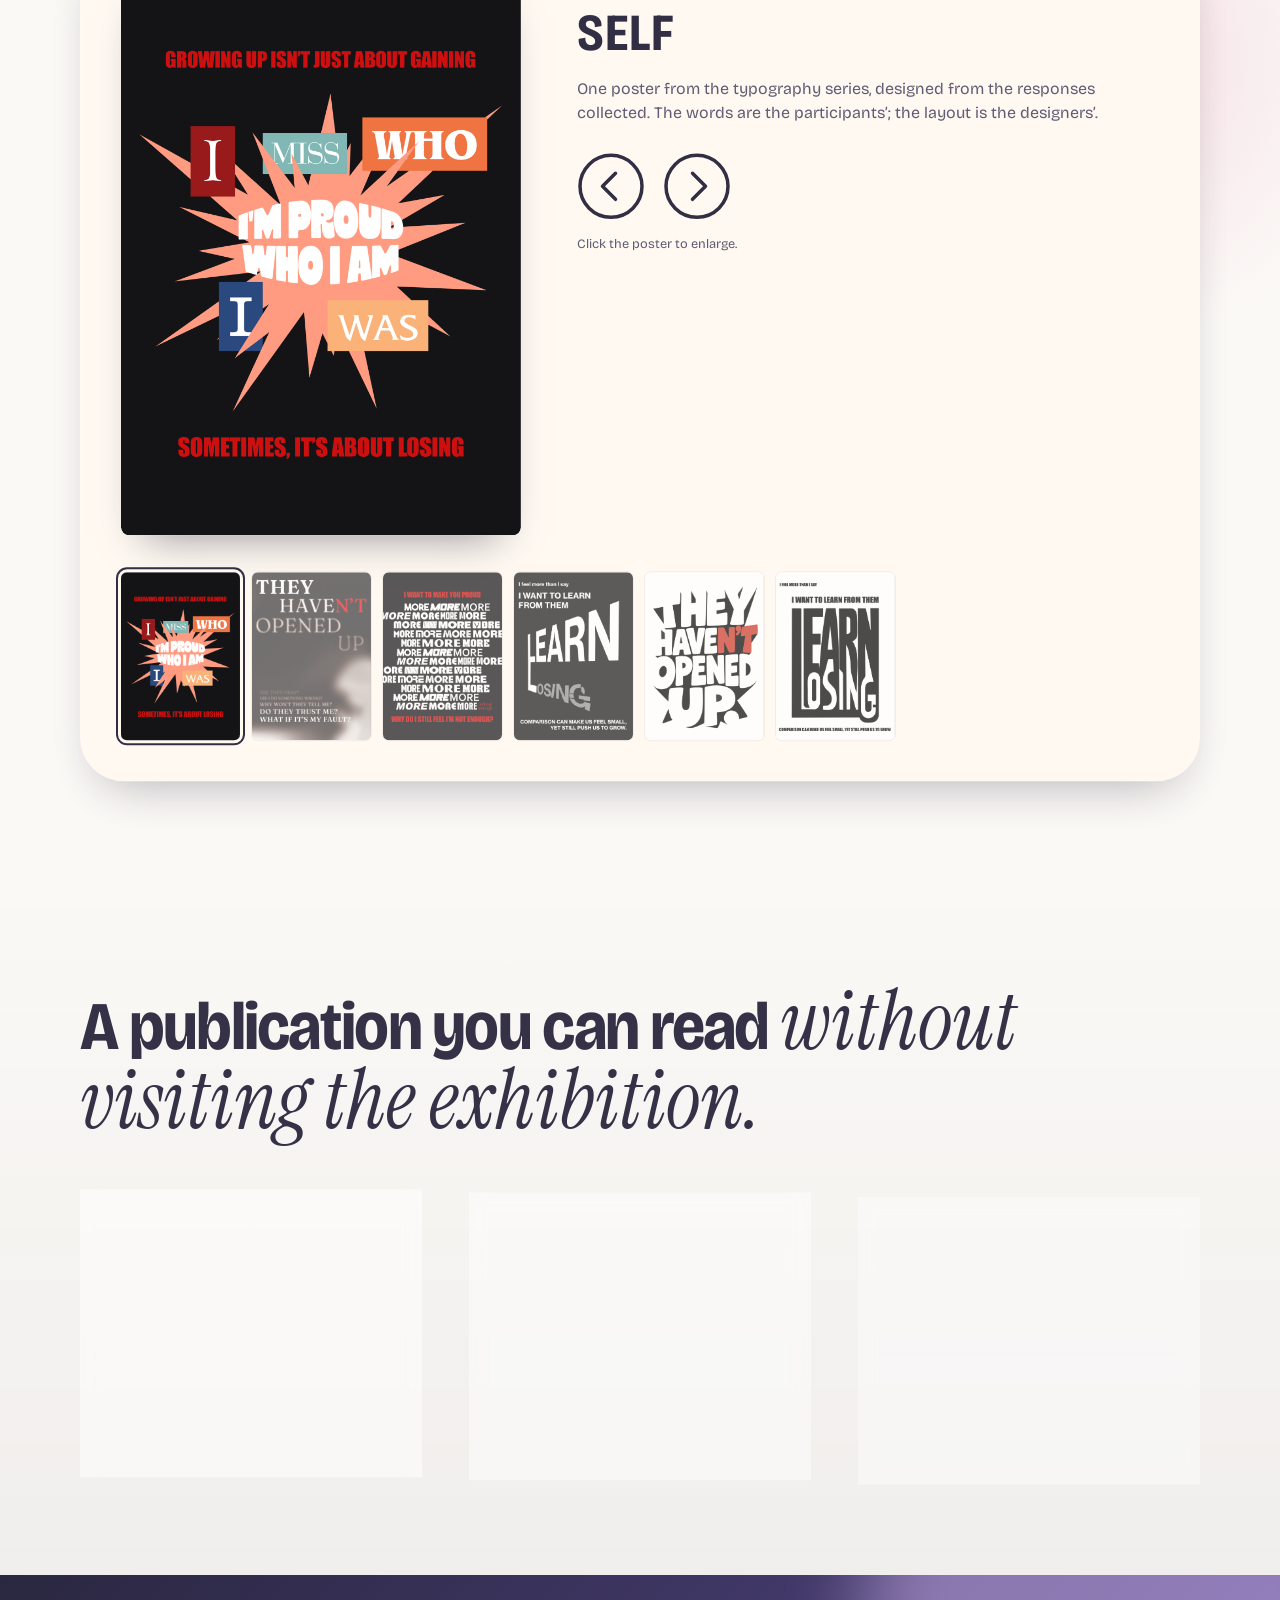
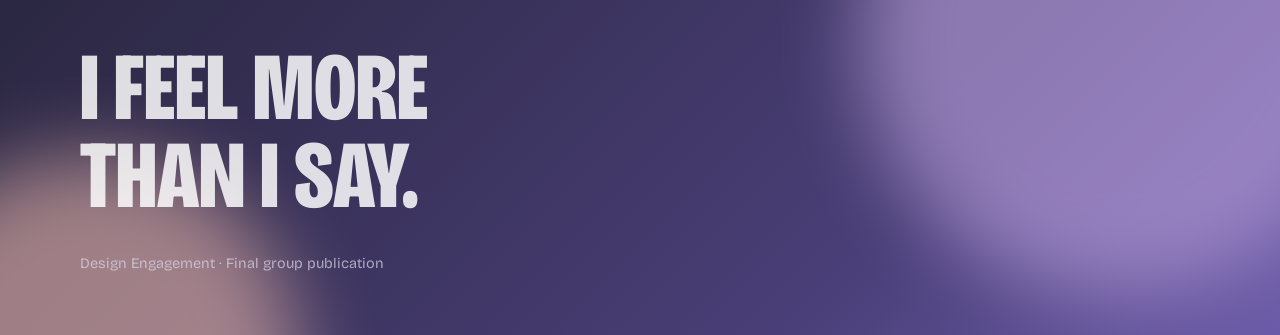
==== commit a06ac4a6: "Posters section from Figma (6 posters), form-ready Send Co-Authored-By: Claude Sonnet 5.5 <noreply@a" ====
--- a/index.html
+++ b/index.html
@@ -71,7 +71,7 @@
       <section class="sec sec-sit" id="situations" aria-labelledby="sit-h">
         <header class="sec-head">
           <h2 id="sit-h"><span class="h2-a">Four everyday situations.</span><br><em>Pick a card.</em></h2>
-          <p class="sec-sub">Each card hides a scenario. Open one, pause, then see what others left unsaid. The small bubbles are anonymous responses — hover one to read it.</p>
+          <p class="sec-sub">Each card hides a scenario. Open one, pause, then see what others left unsaid. The small bubbles are anonymous responses — hover one to read it. <span id="send-note" hidden>Flip a card to write your own — it is sent anonymously, so please leave out names. By sending, you agree it may be shown here without your name.</span></p>
         </header>
         <div class="stack" id="stack"></div>
       </section>
@@ -99,11 +99,10 @@
               <h3 id="poster-title"></h3>
               <p id="poster-caption" class="muted"></p>
               <div class="poster-ctrl">
-                <button type="button" class="btn round" id="poster-prev" aria-label="Previous poster">‹</button>
-                <button type="button" class="btn round" id="poster-next" aria-label="Next poster">›</button>
-                <span class="muted small">Click poster to enlarge</span>
+                <button type="button" class="arrow" id="poster-prev" aria-label="Previous poster"><svg viewBox="0 0 68 68" aria-hidden="true"><circle cx="34" cy="34" r="31" fill="none" stroke="currentColor" stroke-width="3.5"/><path d="M38.5 21 25.5 34l13 13" fill="none" stroke="currentColor" stroke-width="3.5" stroke-linecap="round" stroke-linejoin="round"/></svg></button>
+                <button type="button" class="arrow" id="poster-next" aria-label="Next poster"><svg viewBox="0 0 68 68" aria-hidden="true"><circle cx="34" cy="34" r="31" fill="none" stroke="currentColor" stroke-width="3.5"/><path d="M29.5 21 42.5 34l-13 13" fill="none" stroke="currentColor" stroke-width="3.5" stroke-linecap="round" stroke-linejoin="round"/></svg></button>
               </div>
-              <a class="btn solid" id="poster-situation" href="#situations">Open this situation →</a>
+              <p class="muted small">Click the poster to enlarge.</p>
             </div>
           </div>
           <div class="thumbs" id="thumbs" role="group" aria-label="All posters"></div>
--- a/styles.css
+++ b/styles.css
@@ -226,30 +226,24 @@
 .shirt-row .btn{padding:.45em 1em;font-size:.8rem}
 
 /* ---------- posters ---------- */
-.sheet{max-width:1120px;margin:0 auto;background:var(--paper);border-radius:28px;box-shadow:var(--shadow);padding:clamp(16px,3.6vw,41px);display:grid;gap:clamp(22px,4vw,37px)}
+.sheet{max-width:1120px;margin:0 auto;background:var(--paper);border-radius:clamp(24px,3.6vw,44px);box-shadow:var(--shadow);padding:clamp(16px,3.6vw,41px);display:grid;gap:clamp(22px,4vw,37px)}
 .viewer{display:grid;gap:26px;grid-template-columns:minmax(0,1fr)}
 @media (min-width:760px){.viewer{grid-template-columns:minmax(0,400px) minmax(0,1fr);gap:56px;align-items:start}}
-.poster-open{border:0;padding:0;background:none;width:100%;max-width:420px;margin:0 auto;display:block;border-radius:8px;box-shadow:0 24px 40px -24px rgba(48,45,67,.55);cursor:zoom-in}
-.poster-info h3{margin:0 0 14px;font-size:clamp(1.8rem,4.6vw,3rem);line-height:1.05;letter-spacing:.01em;text-transform:uppercase;font-variation-settings:"wdth" 85}
-.poster-ctrl{display:flex;align-items:center;gap:12px;margin:22px 0}
-.ph{container-type:inline-size;position:relative;aspect-ratio:1/1.414;border-radius:8px;padding:7.5%;display:flex;flex-direction:column;justify-content:space-between;text-align:left;
-  background:radial-gradient(120% 80% at 90% 0%,rgba(255,255,255,.5),transparent 60%),linear-gradient(165deg,var(--p4),var(--p2) 58%,var(--p1));overflow:hidden;color:var(--ink)}
-.ph[data-theme="relationship"]{--p1:#79C8D5;--p2:#ABB7EC;--p3:#F0BDD1;--p4:#FFF0DB}
-.ph[data-theme="self"]{--p1:#6386C6;--p2:#9887C9;--p3:#DEA2BB;--p4:#F6D9A7}
-.ph::before{content:"";position:absolute;inset:0;background:radial-gradient(60% 40% at 20% 85%,var(--p3),transparent 70%);opacity:.6}
-.ph>*{position:relative}
-.ph-id{font-weight:800;font-size:3.4cqw;letter-spacing:.16em}
-.ph-word{font-weight:800;font-size:var(--fs,24cqw);line-height:.86;letter-spacing:-.02em;text-transform:uppercase;font-variation-settings:"wdth" 75;font-stretch:75%;overflow-wrap:anywhere}
-.ph-foot{display:grid;gap:2.4cqw;font-weight:800;font-size:3cqw;letter-spacing:.12em}
-.ph-flag{display:inline-block;justify-self:start;background:rgba(255,255,255,.75);padding:.6cqw 2cqw;border-radius:1cqw;font-weight:600;font-size:2.6cqw;letter-spacing:.02em}
-.ph.has-img{padding:0}.ph.has-img::before{display:none}.ph.has-img img{width:100%;height:100%;object-fit:cover;display:block}
-.thumbs{display:grid;grid-template-columns:repeat(4,minmax(0,1fr));gap:12px;max-width:640px}
-.thumb{border:0;background:none;padding:0;border-radius:6px;opacity:.78;transition:opacity .2s, transform .2s}
+.poster-open{border:0;padding:0;background:none;width:100%;max-width:420px;margin:0 auto;display:block;border-radius:8px;box-shadow:0 24px 40px -24px rgba(48,45,67,.55);cursor:zoom-in;overflow:hidden}
+.poster-info h3{margin:0 0 14px;font-size:clamp(1.8rem,4.6vw,3.25rem);line-height:1.05;letter-spacing:.01em;text-transform:uppercase;font-variation-settings:"wdth" 85}
+.poster-info .kicker{margin:0 0 18px}
+.poster-ctrl{display:flex;align-items:center;gap:18px;margin:26px 0 14px}
+.arrow{width:clamp(52px,6vw,68px);height:clamp(52px,6vw,68px);padding:0;border:0;background:none;color:var(--ink);border-radius:50%;transition:transform .2s, opacity .2s}
+.arrow svg{width:100%;height:100%;display:block}
+.arrow:hover{transform:scale(1.07)}.arrow:active{transform:scale(.95)}
+.ph{position:relative;aspect-ratio:1/1.414;border-radius:8px;overflow:hidden;background:#111}
+.ph.has-img img{width:100%;height:100%;object-fit:cover;display:block}
+.thumbs{display:grid;grid-template-columns:repeat(6,minmax(0,119px));gap:12px;justify-content:start}
+@media (max-width:759px){.thumbs{grid-template-columns:repeat(3,minmax(0,1fr))}}
+.thumb{border:0;background:none;padding:0;border-radius:6px;opacity:.7;transition:opacity .2s, transform .2s;box-shadow:0 0 0 1px rgba(48,45,67,.08)}
 .thumb:hover{opacity:1;transform:translateY(-3px)}
 .thumb[aria-current="true"]{opacity:1;box-shadow:0 0 0 3px var(--paper),0 0 0 5px var(--ink)}
-.thumb .ph{padding:8%}
-.thumb .ph-id,.thumb .ph-foot{display:none}
-.thumb .ph-word{font-size:22cqw}
+.thumb .ph{border-radius:6px}
 #lightbox{border:0;padding:0;background:transparent;max-width:min(92vw,560px);width:100%;overflow:visible}
 #lightbox::backdrop{background:rgba(48,45,67,.72);backdrop-filter:blur(4px)}
 .lb-close{position:absolute;right:-6px;top:-46px;width:38px;height:38px;border-radius:50%;border:0;background:#fff;font-size:1rem}
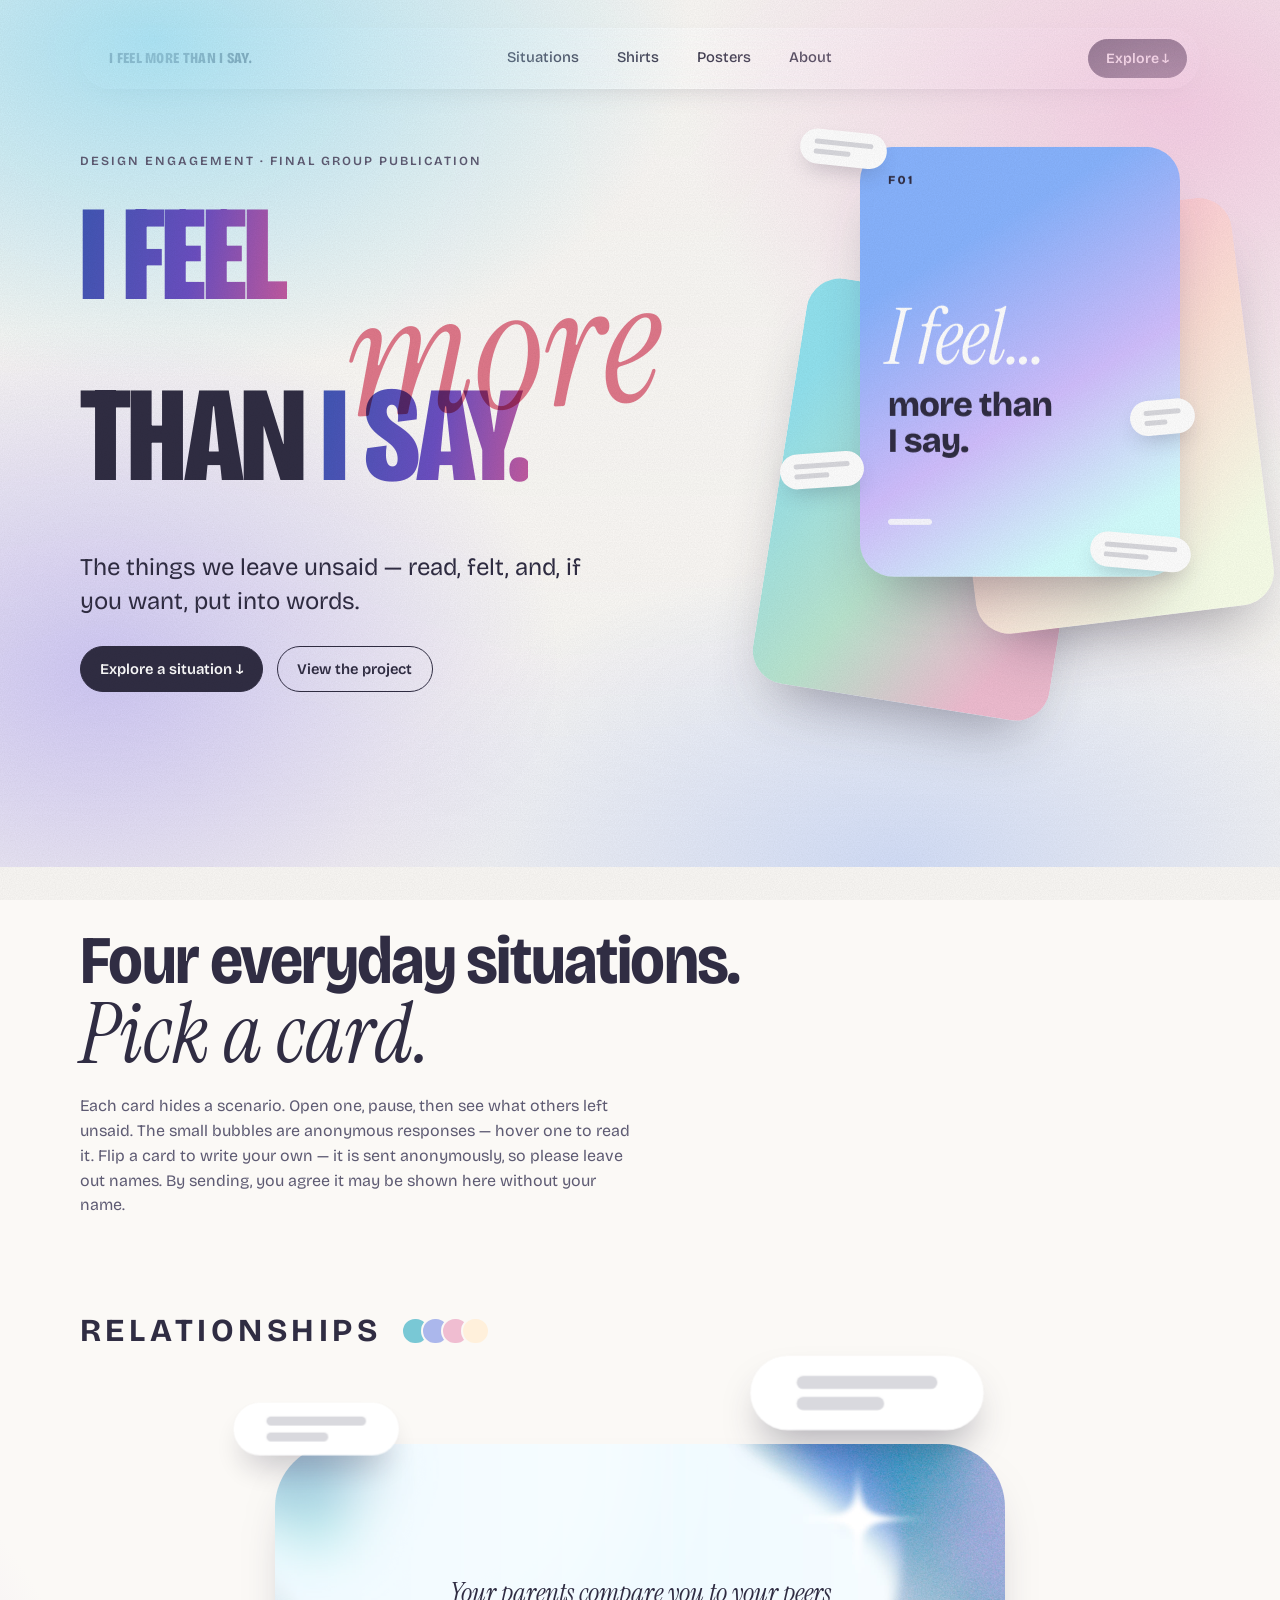
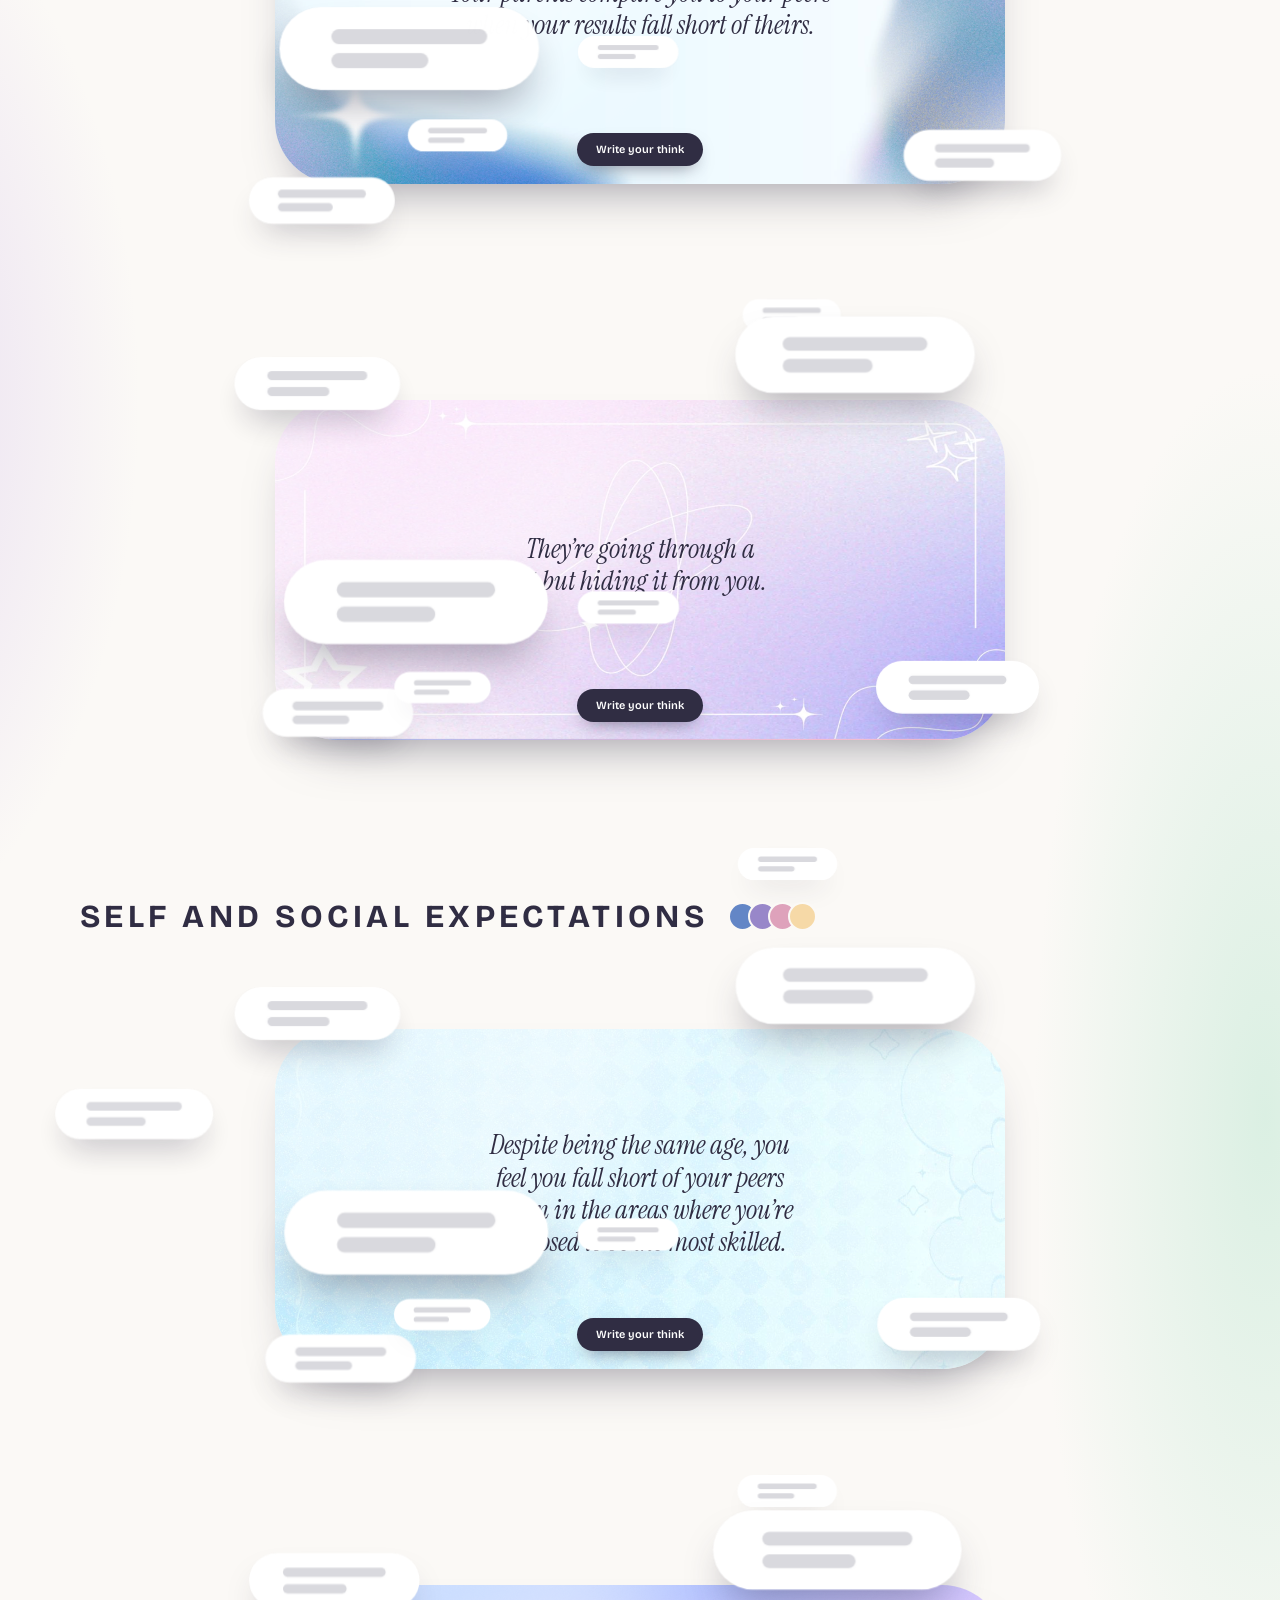
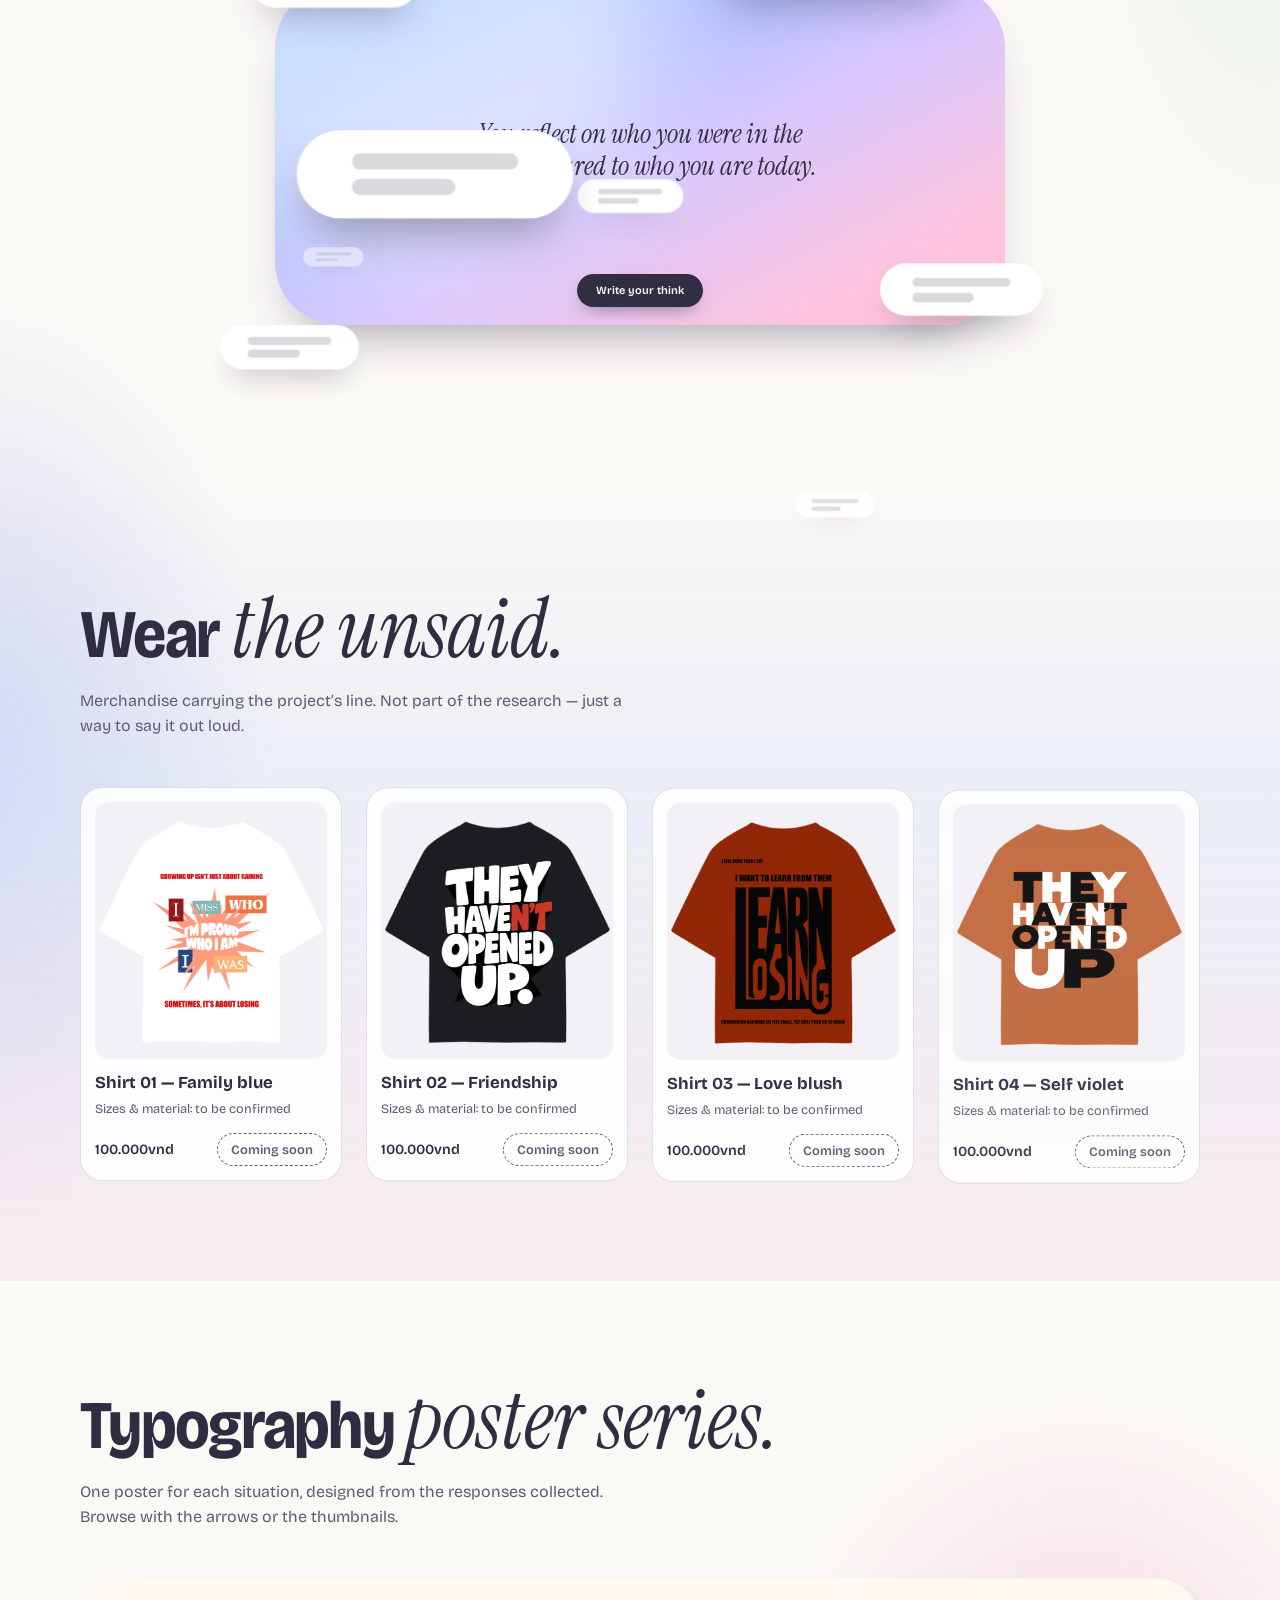
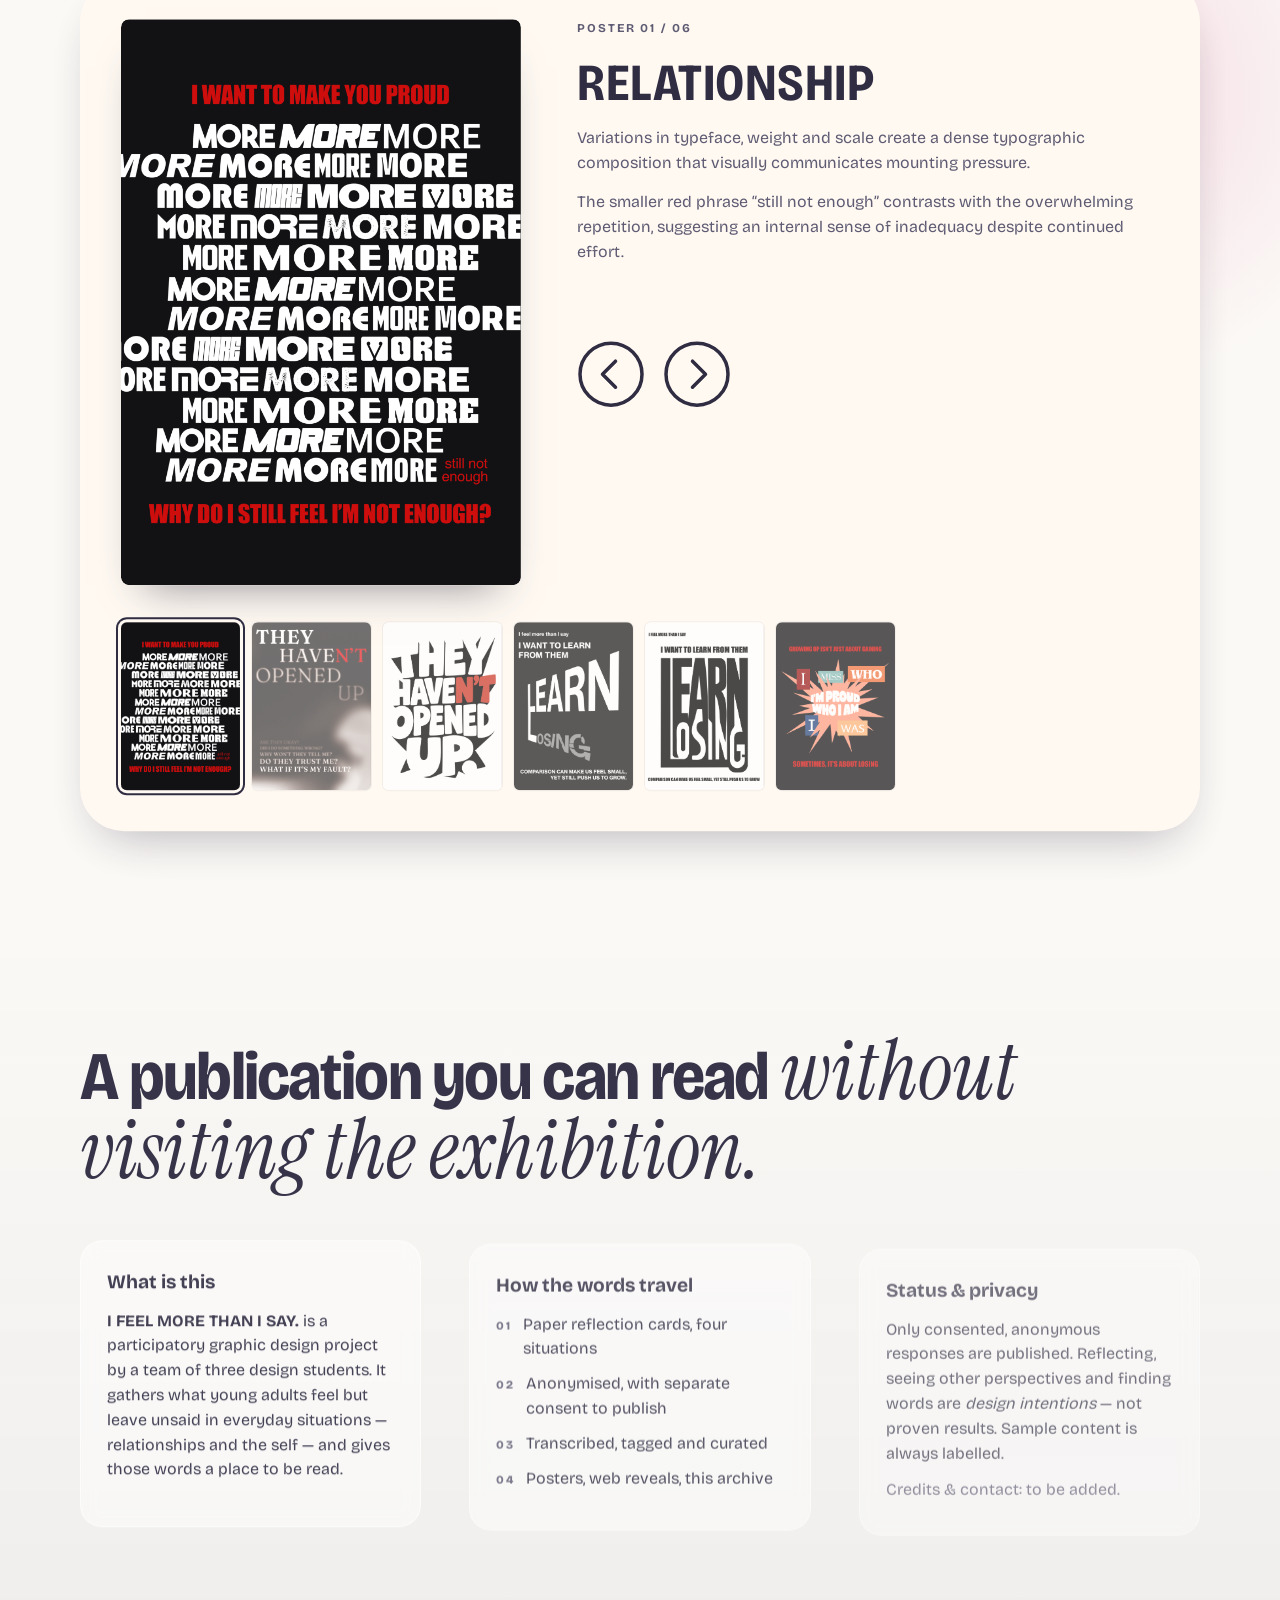
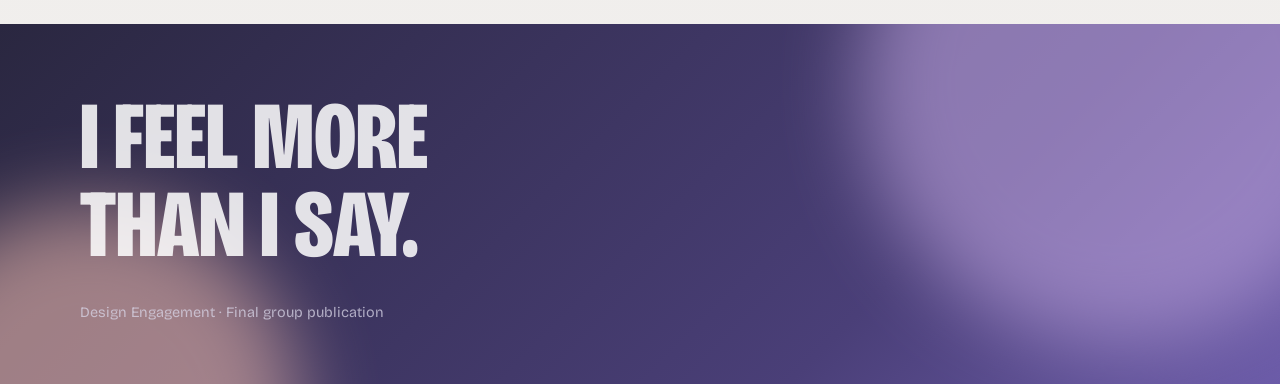
==== commit 3fe6f5d9: "Poster arrows fixed in place; remove enlarge hint Co-Authored-By: Claude Sonnet 5.5 <noreply@anthrop" ====
--- a/index.html
+++ b/index.html
@@ -101,9 +101,7 @@
               <div class="poster-ctrl">
                 <button type="button" class="arrow" id="poster-prev" aria-label="Previous poster"><svg viewBox="0 0 68 68" aria-hidden="true"><circle cx="34" cy="34" r="31" fill="none" stroke="currentColor" stroke-width="3.5"/><path d="M38.5 21 25.5 34l13 13" fill="none" stroke="currentColor" stroke-width="3.5" stroke-linecap="round" stroke-linejoin="round"/></svg></button>
                 <button type="button" class="arrow" id="poster-next" aria-label="Next poster"><svg viewBox="0 0 68 68" aria-hidden="true"><circle cx="34" cy="34" r="31" fill="none" stroke="currentColor" stroke-width="3.5"/><path d="M29.5 21 42.5 34l-13 13" fill="none" stroke="currentColor" stroke-width="3.5" stroke-linecap="round" stroke-linejoin="round"/></svg></button>
-              </div>
-              <p class="muted small">Click the poster to enlarge.</p>
-            </div>
+              </div>            </div>
           </div>
           <div class="thumbs" id="thumbs" role="group" aria-label="All posters"></div>
         </div>
--- a/styles.css
+++ b/styles.css
@@ -232,6 +232,7 @@
 .poster-open{border:0;padding:0;background:none;width:100%;max-width:420px;margin:0 auto;display:block;border-radius:8px;box-shadow:0 24px 40px -24px rgba(48,45,67,.55);cursor:zoom-in;overflow:hidden}
 .poster-info h3{margin:0 0 14px;font-size:clamp(1.8rem,4.6vw,3.25rem);line-height:1.05;letter-spacing:.01em;text-transform:uppercase;font-variation-settings:"wdth" 85}
 .poster-info .kicker{margin:0 0 18px}
+#poster-caption{max-width:560px}.cap-p{display:block}.cap-p+.cap-p{margin-top:.9em}
 .poster-ctrl{display:flex;align-items:center;gap:18px;margin:26px 0 14px}
 .arrow{width:clamp(52px,6vw,68px);height:clamp(52px,6vw,68px);padding:0;border:0;background:none;color:var(--ink);border-radius:50%;transition:transform .2s, opacity .2s}
 .arrow svg{width:100%;height:100%;display:block}
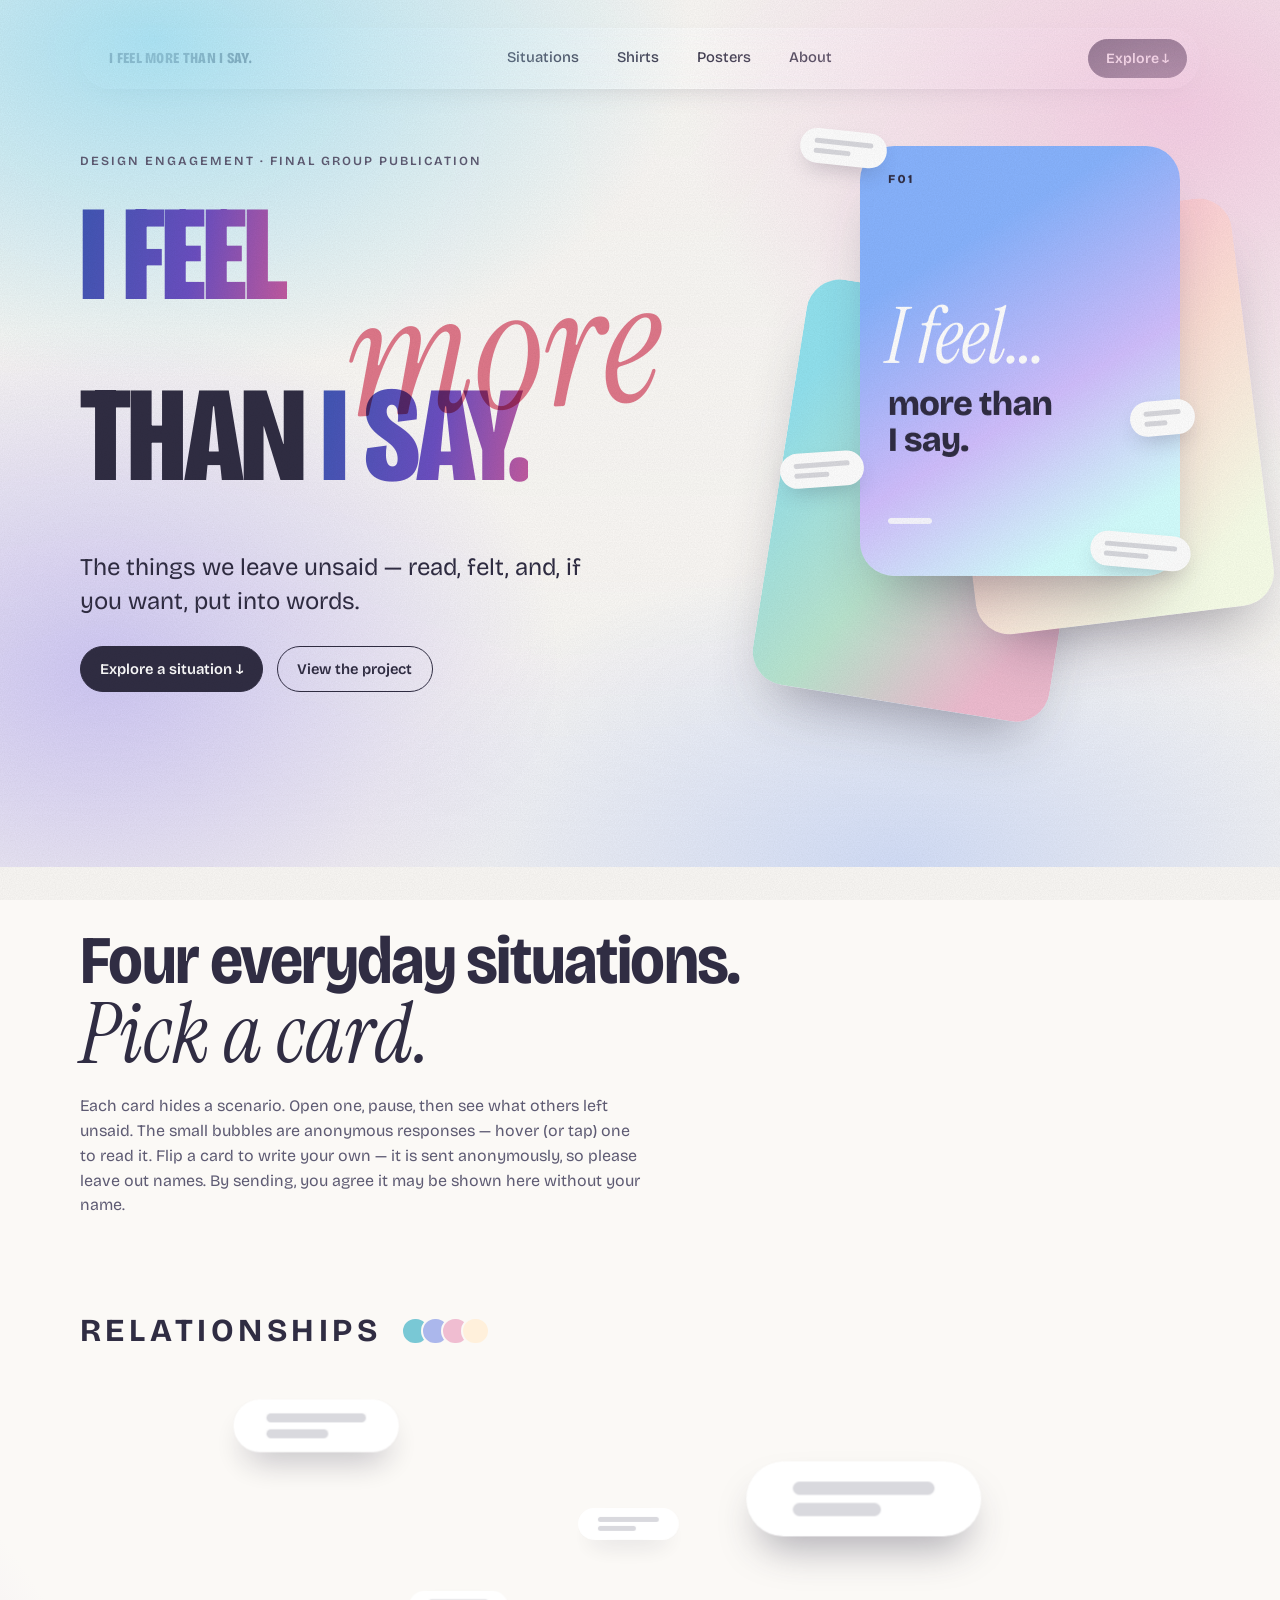
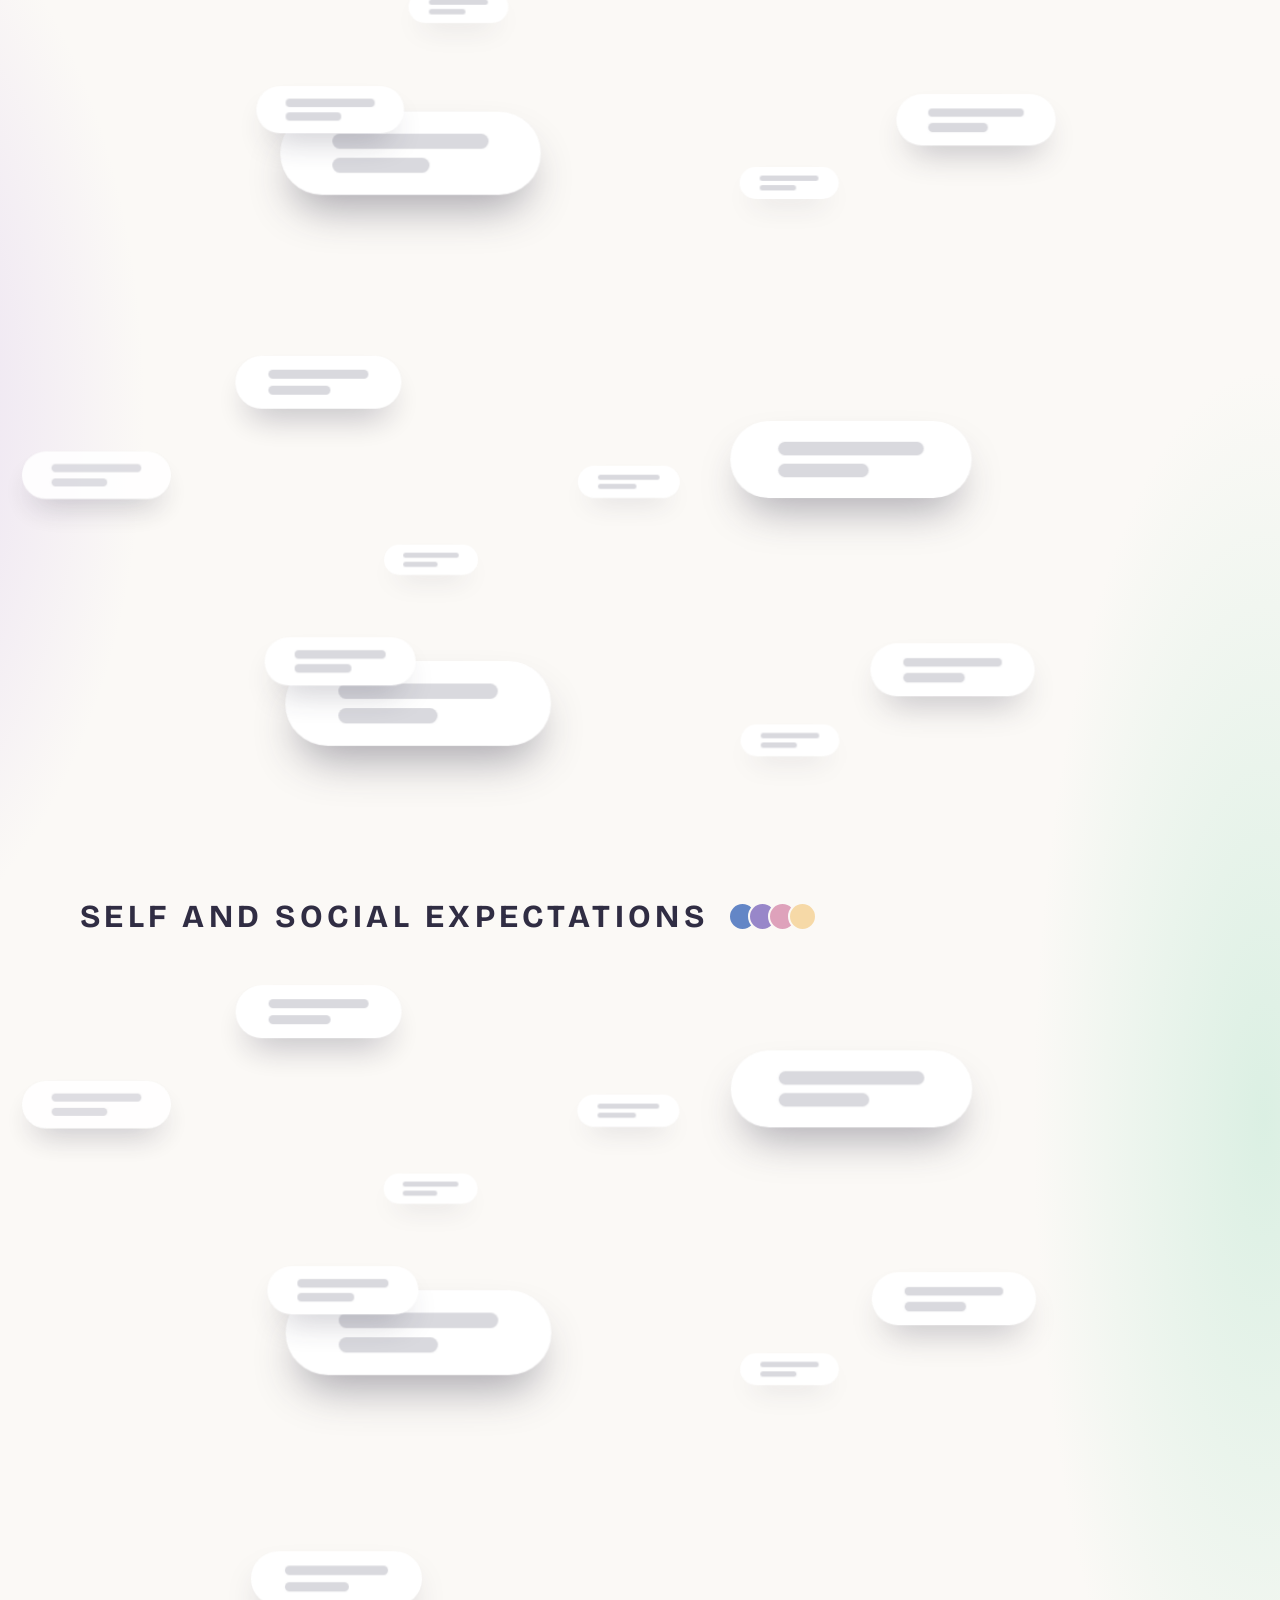
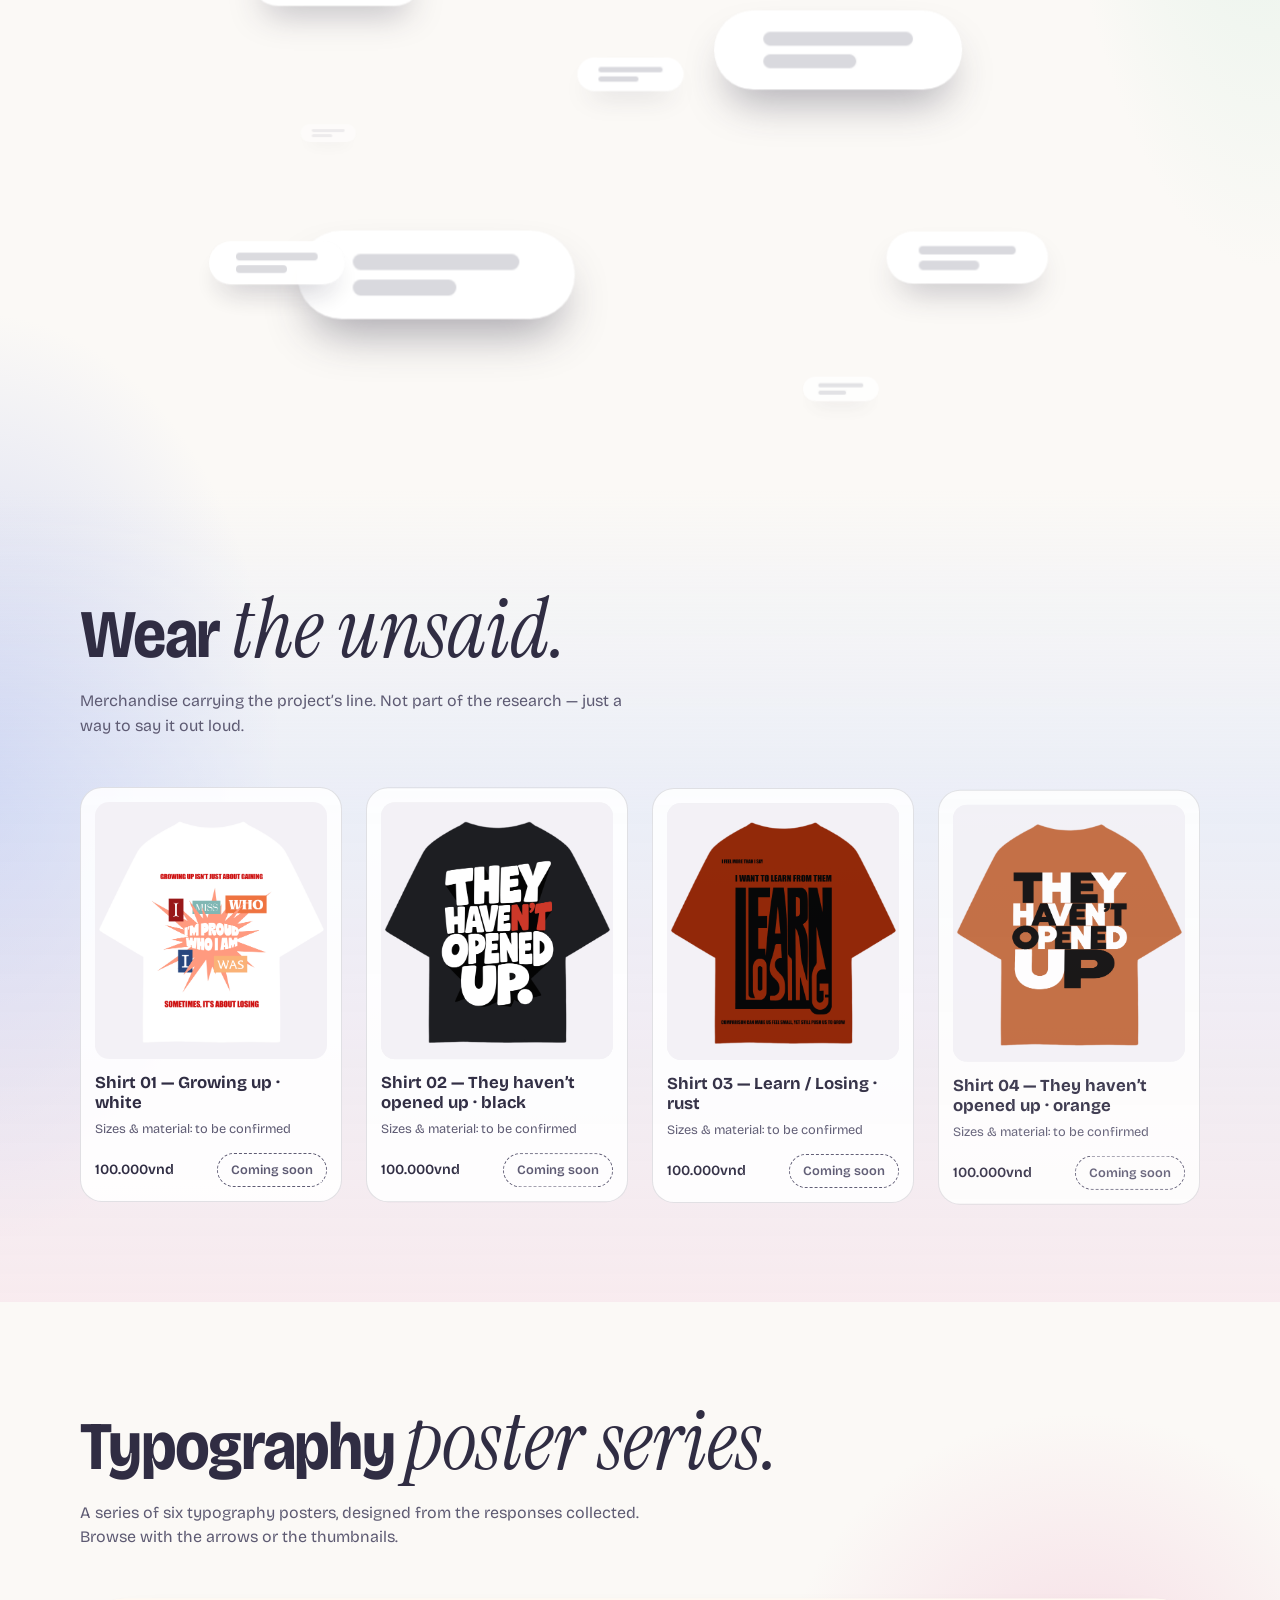
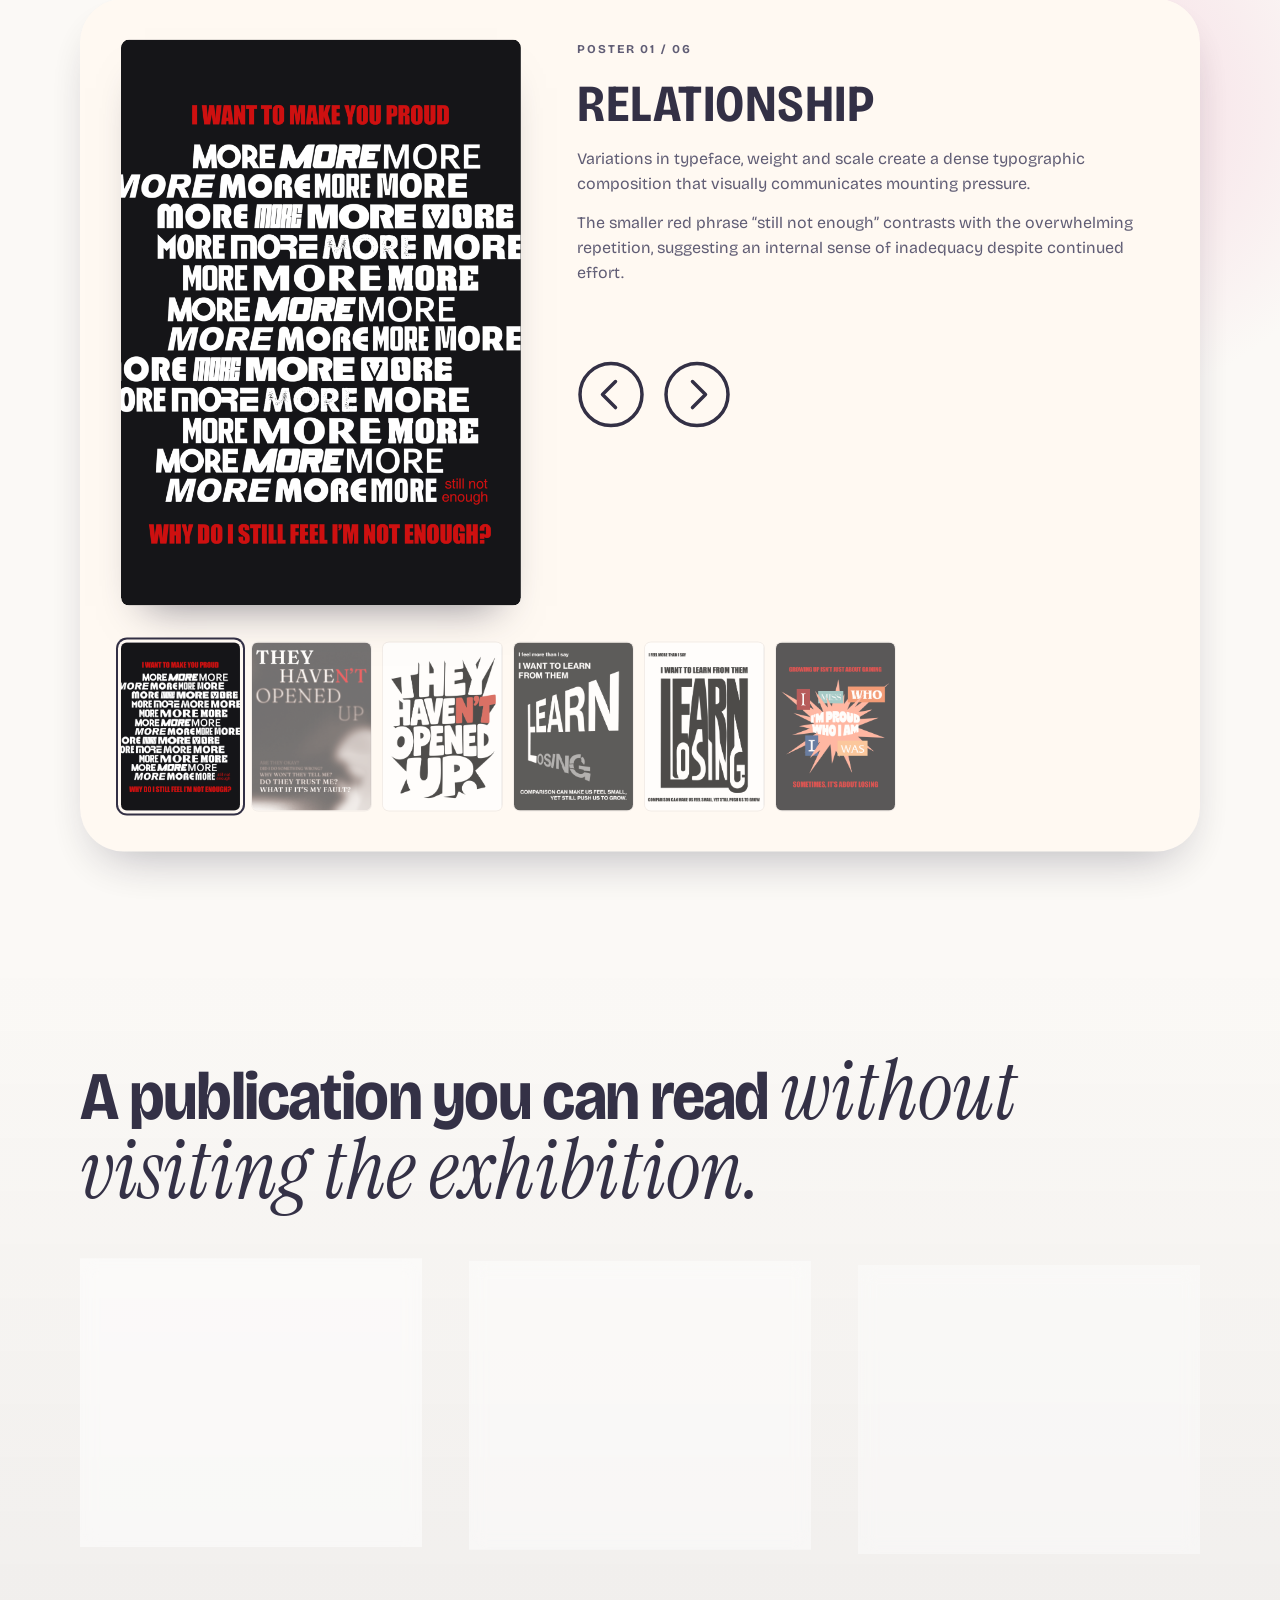
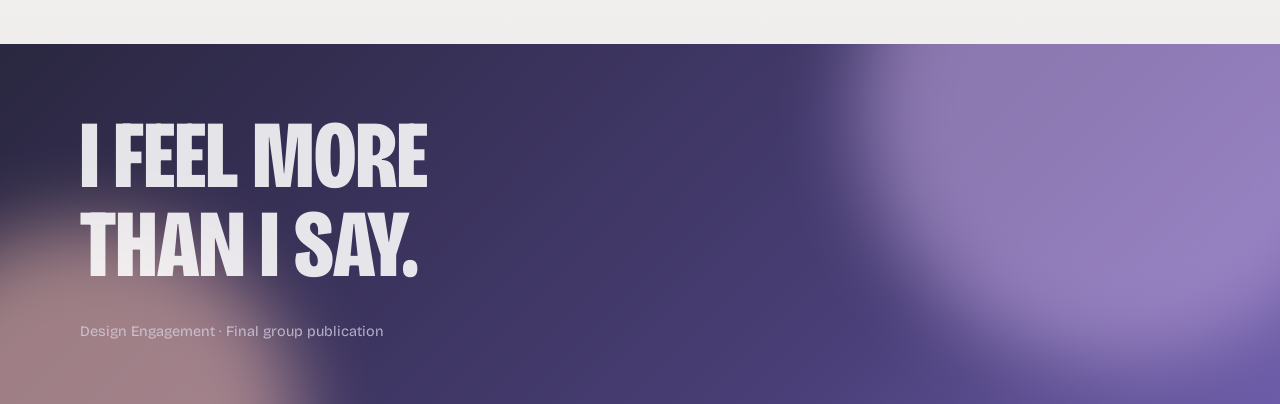
==== commit 11a9d371: "Audit fixes: shirt names, stale copy, mobile textarea/targets, char counter, deep link, flip during " ====
--- a/index.html
+++ b/index.html
@@ -10,7 +10,7 @@
   <meta property="og:type" content="website">
   <meta property="og:title" content="I FEEL MORE THAN I SAY.">
   <meta property="og:description" content="A participatory design publication about what young adults feel but leave unsaid — in relationships and in themselves.">
-  <meta property="og:image" content="https://thanhdgtuan-a11y.github.io/i-feel-more-than-i-say/assets/art/hero-family.png">
+  <meta property="og:image" content="https://thanhdgtuan-a11y.github.io/i-feel-more-than-i-say/assets/art/front-F01.png">
   <meta property="og:url" content="https://thanhdgtuan-a11y.github.io/i-feel-more-than-i-say/">
   <meta name="twitter:card" content="summary_large_image">
   <link rel="preconnect" href="https://fonts.googleapis.com">
@@ -71,7 +71,7 @@
       <section class="sec sec-sit" id="situations" aria-labelledby="sit-h">
         <header class="sec-head">
           <h2 id="sit-h"><span class="h2-a">Four everyday situations.</span><br><em>Pick a card.</em></h2>
-          <p class="sec-sub">Each card hides a scenario. Open one, pause, then see what others left unsaid. The small bubbles are anonymous responses — hover one to read it. <span id="send-note" hidden>Flip a card to write your own — it is sent anonymously, so please leave out names. By sending, you agree it may be shown here without your name.</span></p>
+          <p class="sec-sub">Each card hides a scenario. Open one, pause, then see what others left unsaid. The small bubbles are anonymous responses — hover (or tap) one to read it. <span id="send-note" hidden>Flip a card to write your own — it is sent anonymously, so please leave out names. By sending, you agree it may be shown here without your name.</span></p>
         </header>
         <div class="stack" id="stack"></div>
       </section>
@@ -89,7 +89,7 @@
       <section class="sec" id="posters" aria-labelledby="po-h">
         <header class="sec-head">
           <h2 id="po-h">Typography <em>poster series.</em></h2>
-          <p class="sec-sub">One poster for each situation, designed from the responses collected. Browse with the arrows or the thumbnails.</p>
+          <p class="sec-sub">A series of six typography posters, designed from the responses collected. Browse with the arrows or the thumbnails.</p>
         </header>
         <div class="sheet" id="poster-sheet">
           <div class="viewer">
@@ -128,7 +128,7 @@
           </div>
           <div>
             <h3>Status &amp; privacy</h3>
-            <p>Only consented, anonymous responses are published. Reflecting, seeing other perspectives and finding words are <i>design intentions</i> — not proven results. Sample content is always labelled.</p>
+            <p>Only consented, anonymous responses are published. Reflecting, seeing other perspectives and finding words are <i>design intentions</i> — not proven results. Responses are shown without names.</p>
             <p class="muted">Credits &amp; contact: to be added.</p>
           </div>
         </div>
--- a/styles.css
+++ b/styles.css
@@ -159,7 +159,7 @@
 .back-actions button:hover{background:var(--ink);color:#fff}
 .back-actions .send{background:var(--ink);color:#fff;box-shadow:0 8px 18px -8px rgba(48,45,67,.6)}
 .back-actions .send:hover{background:#4b4766}
-.back-actions .count{font-size:max(11px,calc(9.5*var(--u)));color:var(--muted)}
+.back-actions .count{font-size:max(11px,calc(9.5*var(--u)));color:var(--muted);min-width:7.5ch;text-align:center;font-variant-numeric:tabular-nums}
 
 /* bubbles (floating answers) */
 .bubbles{position:absolute;inset:0;z-index:3;pointer-events:none}
@@ -193,21 +193,24 @@
   .face{border-radius:26px}
   .front .q-wrap{top:10%;height:56%;width:82%}
   .q{font-size:clamp(1.05rem,5vw,1.35rem)}
-  .write-btn{top:auto;bottom:11%;height:34px;min-width:130px;font-size:12px}
+  .write-btn{top:auto;bottom:9%;height:44px;min-width:140px;font-size:13px}
   .stage{--bu:calc((100vw - 2*var(--gut))/656)}
-  .write{font-size:max(12px,calc(16*var(--bu)));line-height:calc(var(--wlh)*var(--bu))}
+  /* 16px: below that, iOS Safari zooms the page in when the textarea is focused */
+  .write{font-size:16px;line-height:1.3}
   .back-actions{top:calc(var(--bu)*458 + 3% + 18px);bottom:auto;gap:10px}
-  .back-actions button{height:36px;font-size:12px}
+  .back-actions button{height:44px;font-size:13px}
   .bubble{left:var(--mx);top:var(--my);width:var(--mw,92px);height:var(--mh,28px)}
   .bubble:nth-child(1){--mx:2%;--my:2%;--mw:104px;--mh:32px}
   .bubble:nth-child(2){--mx:66%;--my:7%;--mw:82px}
-  .bubble:nth-child(3){--mx:38%;--my:12%;--mw:70px;--mh:24px}
+  .bubble:nth-child(3){--mx:38%;--my:12%;--mw:70px;--mh:30px}
   .bubble:nth-child(4){--mx:70%;--my:74%;--mw:100px;--mh:32px}
   .bubble:nth-child(5){--mx:2%;--my:78%;--mw:118px;--mh:34px}
-  .bubble:nth-child(6){--mx:44%;--my:84%;--mw:74px;--mh:24px}
+  .bubble:nth-child(6){--mx:44%;--my:84%;--mw:74px;--mh:30px}
   .bubble:nth-child(7){--mx:-2%;--my:60%;--mw:76px}
-  .bubble:nth-child(8){--mx:76%;--my:56%;--mw:70px;--mh:24px}
-  .bubble:nth-child(9){--mx:20%;--my:68%;--mw:70px;--mh:24px}
+  .bubble:nth-child(8){--mx:76%;--my:56%;--mw:70px;--mh:30px}
+  .bubble:nth-child(9){--mx:20%;--my:68%;--mw:70px;--mh:30px}
+  .bubble:nth-child(10){--mx:84%;--my:14%;--mw:72px;--mh:30px}
+  .bubble:nth-child(11){--mx:44%;--my:75%;--mw:70px;--mh:30px}
   .bubble-bars i{height:4px}
   .bubble-bars{gap:4px}
 }
@@ -222,8 +225,8 @@
 .shirt-img img{display:block;width:100%;height:100%;object-fit:cover}
 .shirt h3{margin:8px 0 0;font-size:1.05rem;line-height:1.2}
 .shirt .meta{margin:0;font-size:.8rem;color:var(--muted)}
-.shirt-row{display:flex;justify-content:space-between;align-items:center;gap:8px;margin-top:auto;padding-top:8px;font-size:.88rem;font-weight:600}
-.shirt-row .btn{padding:.45em 1em;font-size:.8rem}
+.shirt-row{display:flex;flex-wrap:wrap;justify-content:space-between;align-items:center;gap:8px;margin-top:auto;padding-top:8px;font-size:.88rem;font-weight:600}
+.shirt-row .btn{padding:.45em 1em;font-size:.8rem;white-space:nowrap}
 
 /* ---------- posters ---------- */
 .sheet{max-width:1120px;margin:0 auto;background:var(--paper);border-radius:clamp(24px,3.6vw,44px);box-shadow:var(--shadow);padding:clamp(16px,3.6vw,41px);display:grid;gap:clamp(22px,4vw,37px)}
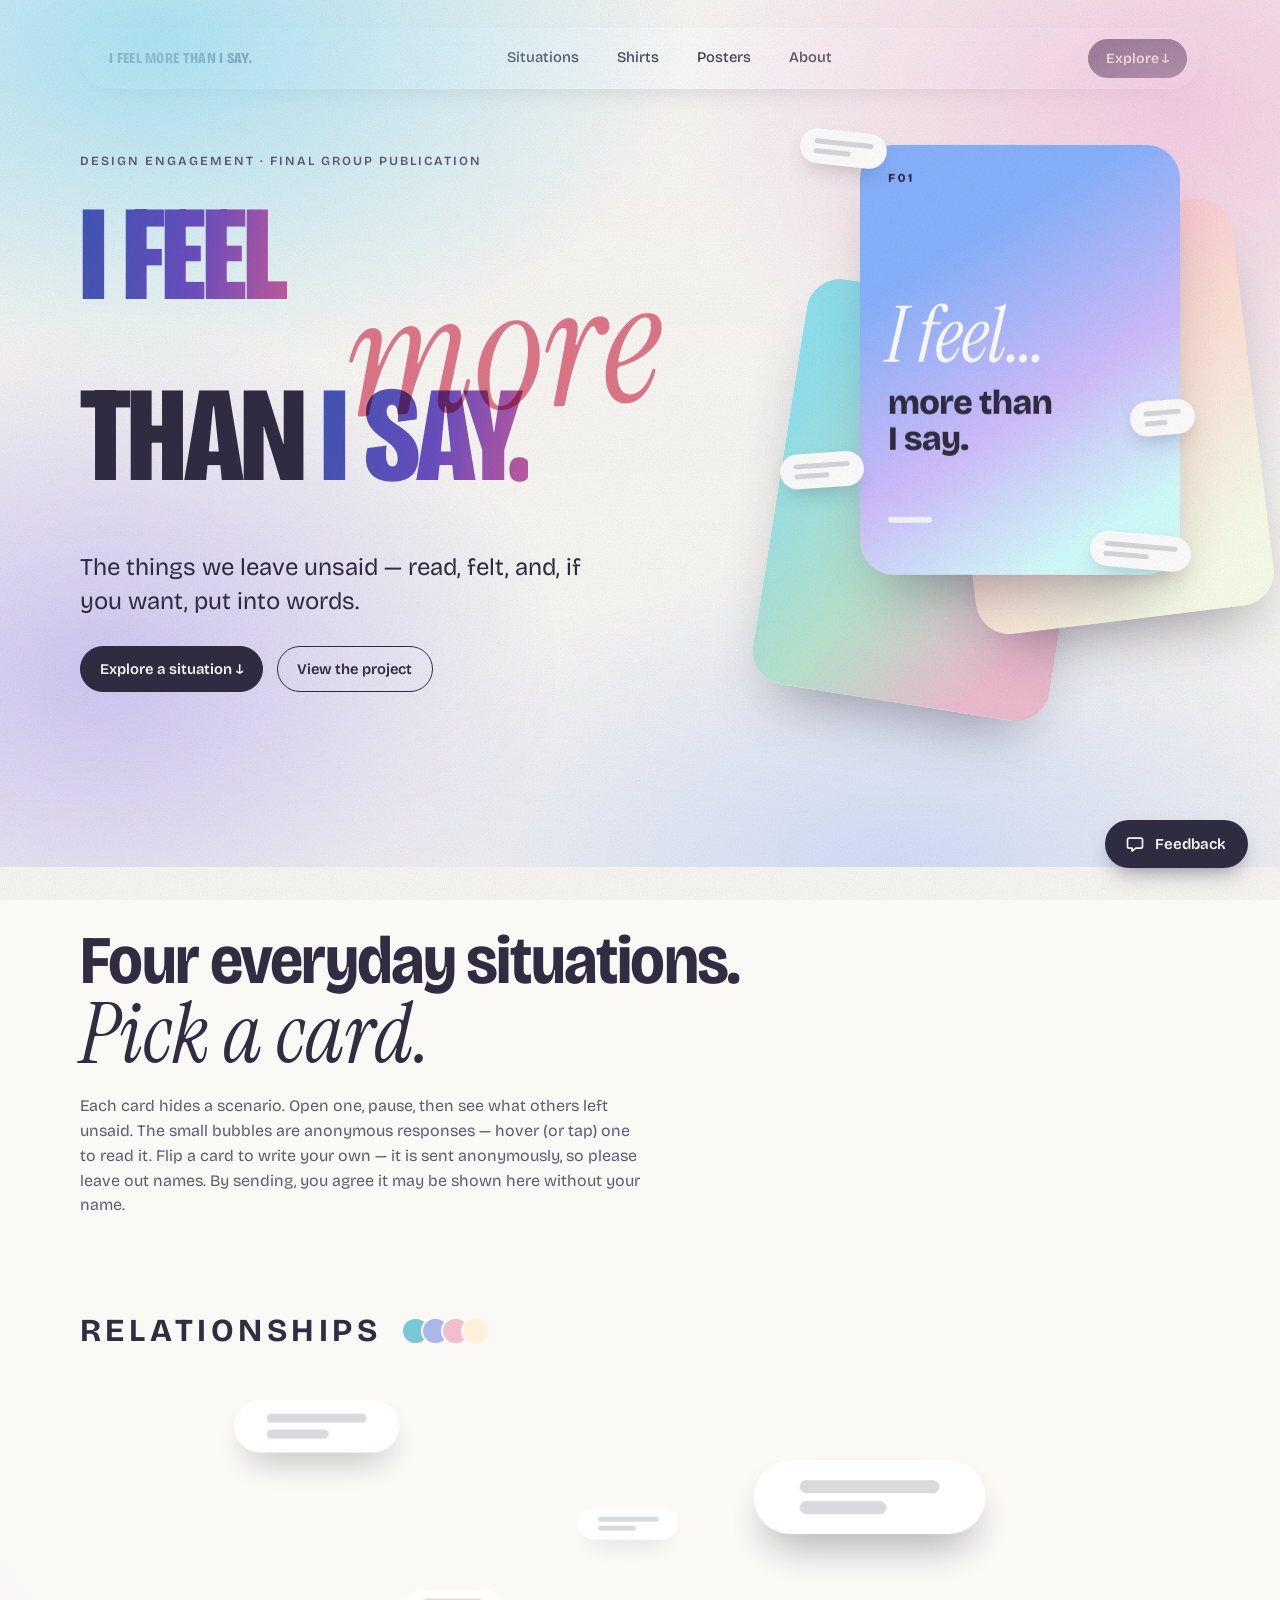
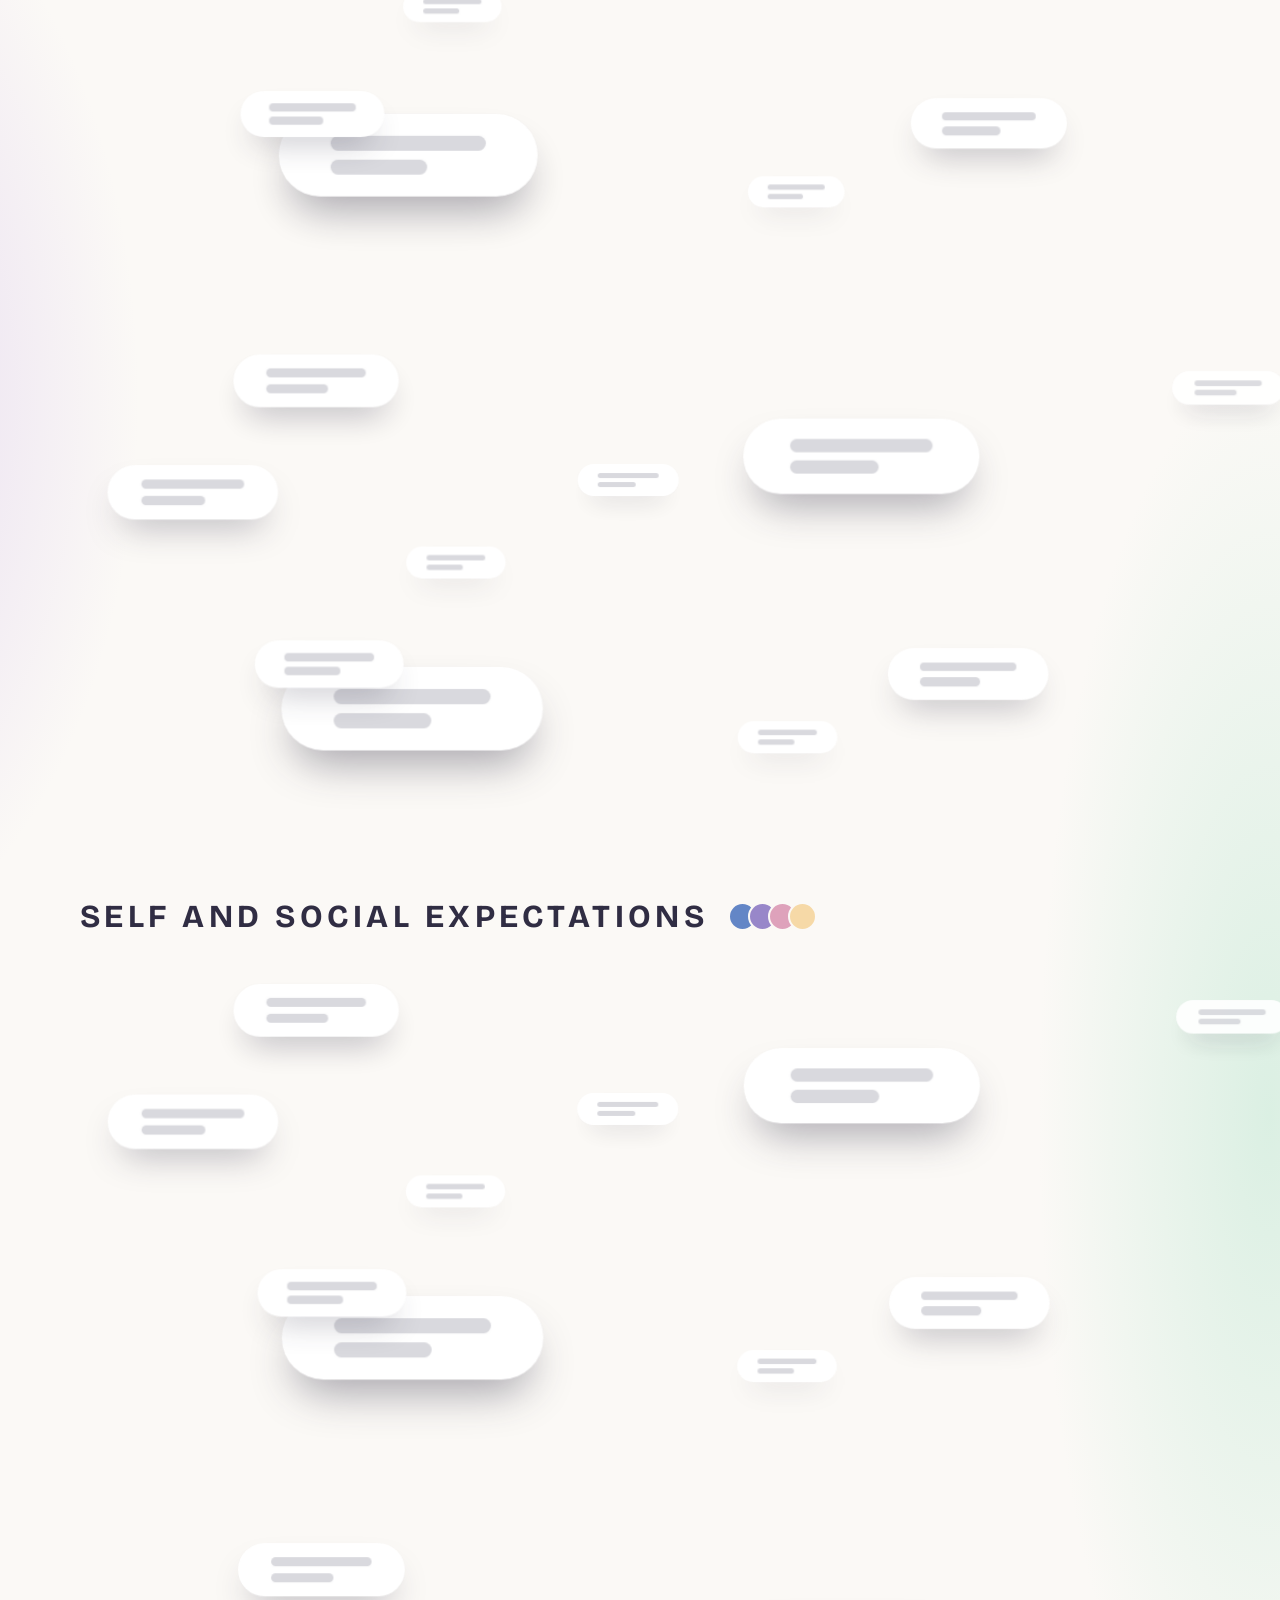
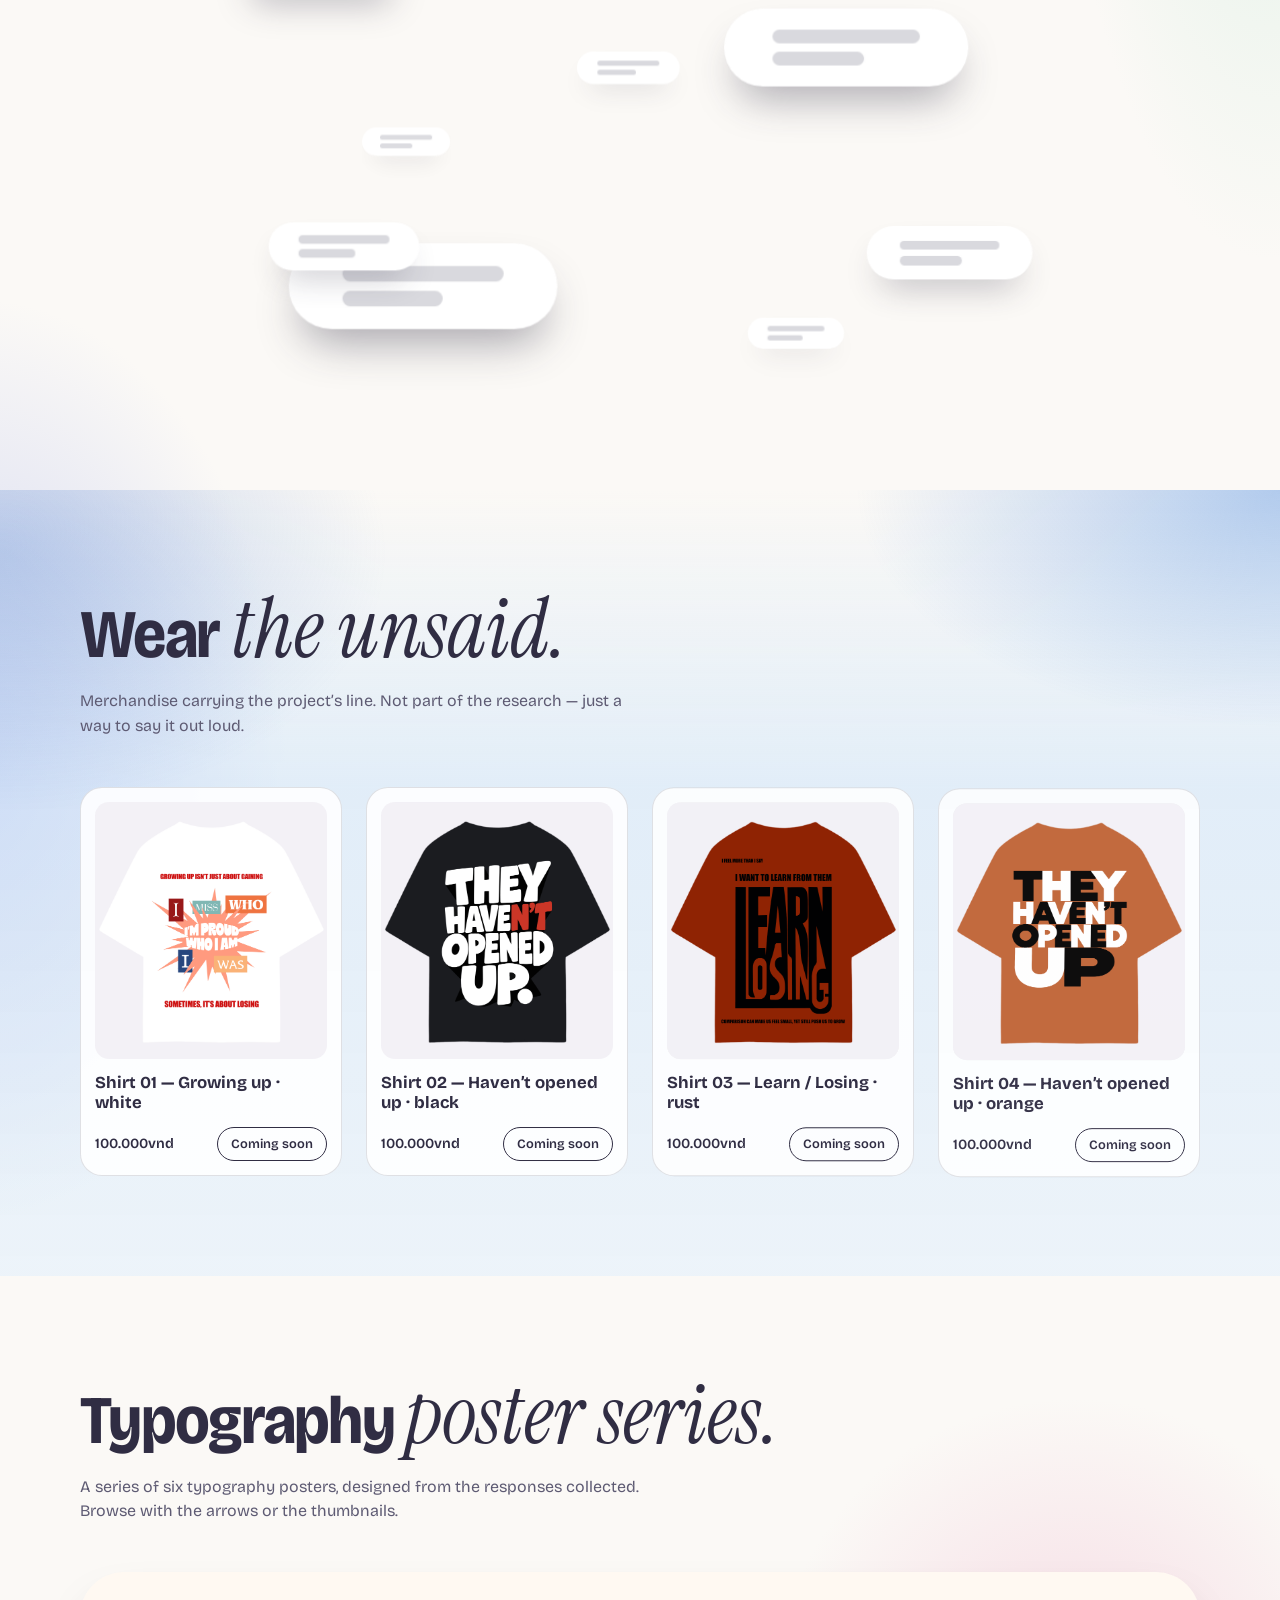
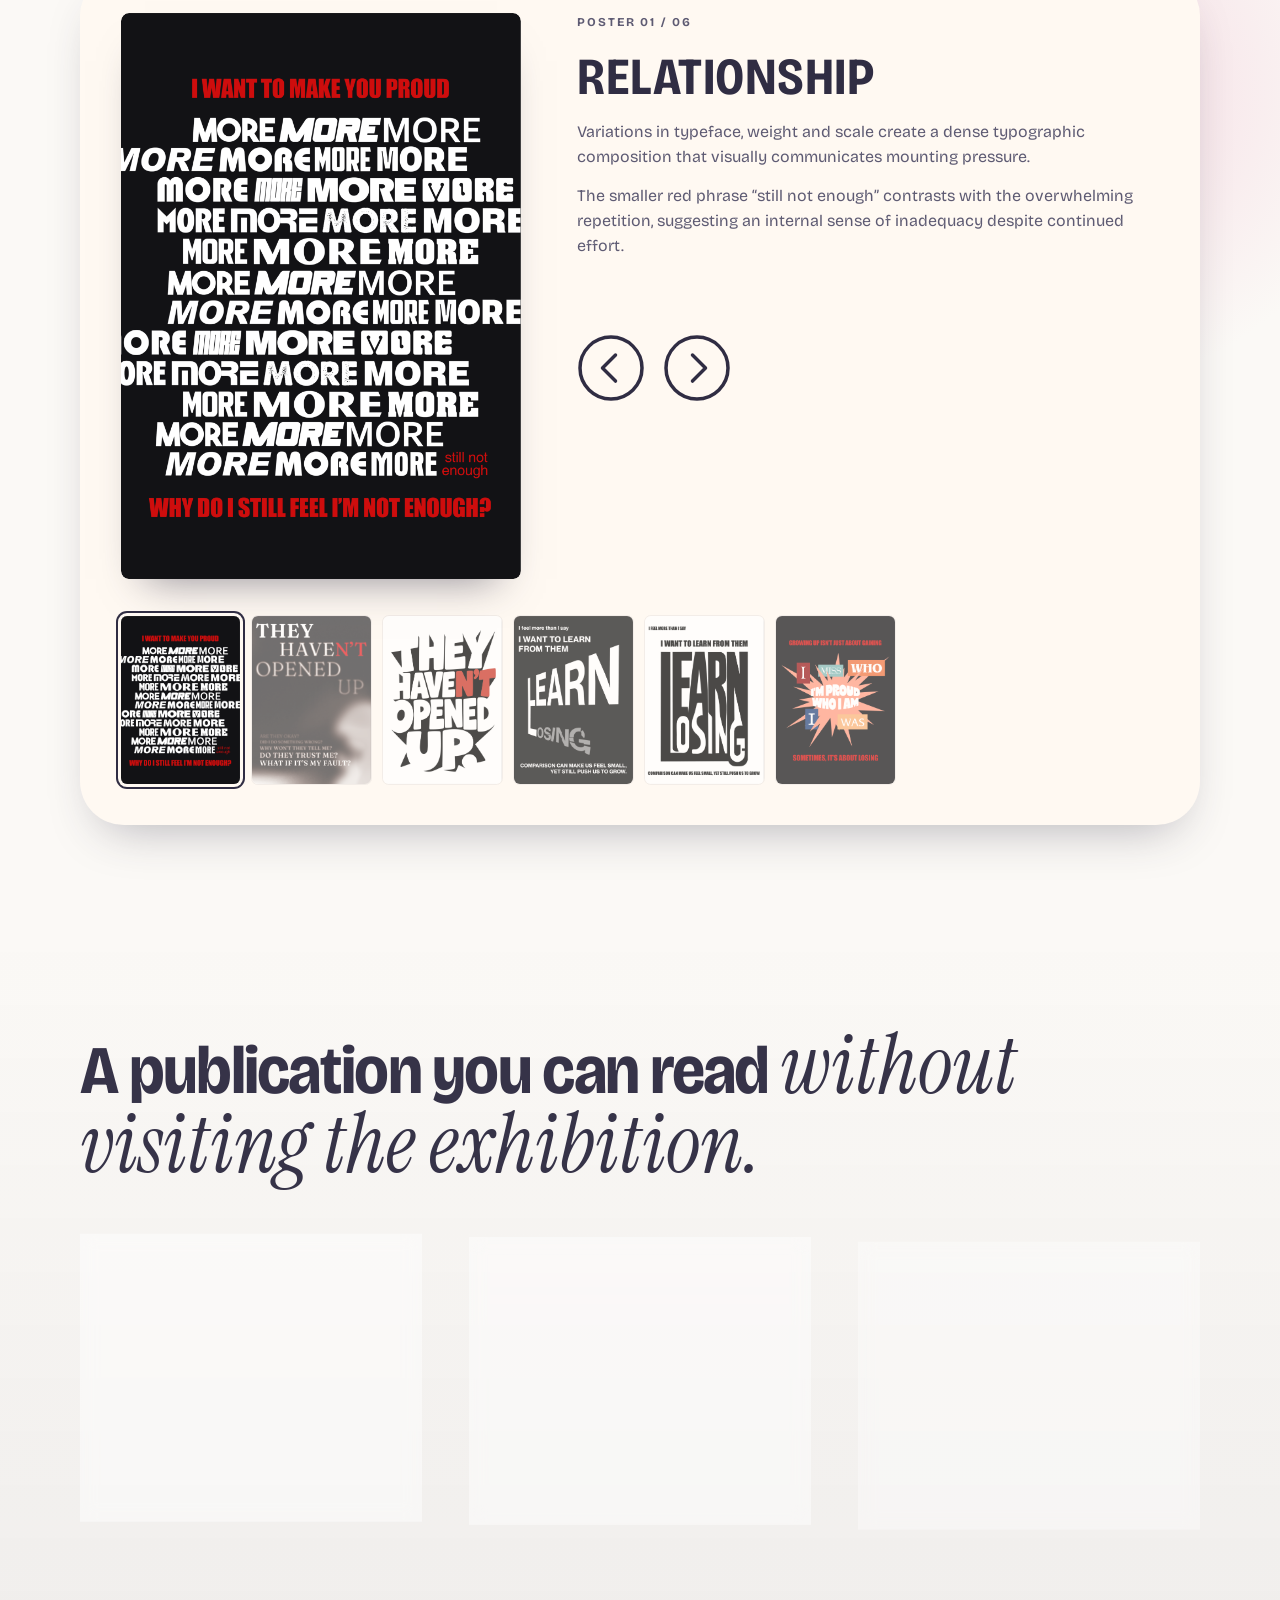
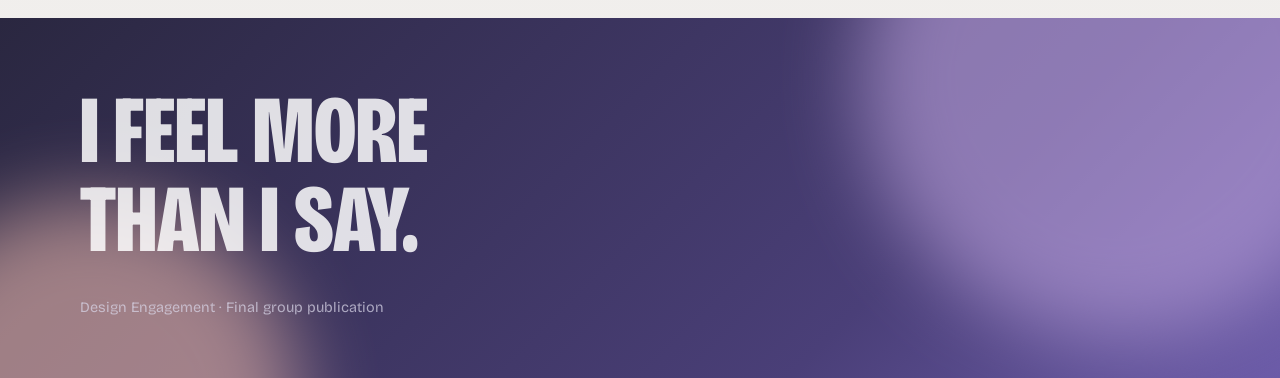
==== commit 290f6902: "Add Feedback widget (floating button, panel, mobile bottom sheet) Co-Authored-By: Claude Sonnet 5.5 " ====
--- a/index.html
+++ b/index.html
@@ -142,6 +142,43 @@
     </footer>
   </div>
 
+  <!-- Feedback widget (shown by app.js once a form is configured) -->
+  <div class="fb" id="fb" hidden>
+    <div class="fb-backdrop" id="fb-backdrop"></div>
+    <section class="fb-panel" id="fb-panel" role="dialog" aria-modal="false" aria-labelledby="fb-title" aria-hidden="true" inert>
+      <button type="button" class="fb-handle" id="fb-handle" aria-label="Close feedback"><i></i></button>
+      <div class="fb-view fb-form">
+        <h2 class="fb-title" id="fb-title">How did this feel?</h2>
+        <p class="fb-sub">What worked? What didn’t? No name needed.</p>
+        <div class="fb-mood" role="group" aria-label="How did it feel?">
+          <button type="button" class="fb-face" data-v="1" aria-pressed="false" aria-label="Not great">😞</button>
+          <button type="button" class="fb-face" data-v="2" aria-pressed="false" aria-label="Not so good">🙁</button>
+          <button type="button" class="fb-face" data-v="3" aria-pressed="false" aria-label="Okay">😐</button>
+          <button type="button" class="fb-face" data-v="4" aria-pressed="false" aria-label="Good">🙂</button>
+          <button type="button" class="fb-face" data-v="5" aria-pressed="false" aria-label="Loved it">😍</button>
+        </div>
+        <div class="fb-moodlab" aria-hidden="true"><span>Not great</span><span>Loved it</span></div>
+        <div class="fb-field">
+          <textarea id="fb-text" maxlength="500" placeholder="Write your feedback…" aria-label="Your feedback"></textarea>
+          <span class="fb-count" id="fb-count" aria-hidden="true">0 / 500</span>
+        </div>
+        <button type="button" class="fb-send" id="fb-send">Send feedback</button>
+        <p class="fb-note">Sent anonymously · only used for this project</p>
+      </div>
+      <div class="fb-view fb-done">
+        <div class="fb-check" aria-hidden="true"><svg viewBox="0 0 24 24" width="34" height="34" fill="none" stroke="currentColor" stroke-width="2.6" stroke-linecap="round" stroke-linejoin="round"><path d="M5 12.5l4.5 4.5L19 7.5"/></svg></div>
+        <h2 class="fb-title fb-title-lg">Thank you.</h2>
+        <p class="fb-sub">Your feedback was sent anonymously. It helps us make the next version better.</p>
+        <button type="button" class="fb-close" id="fb-close">Close</button>
+      </div>
+    </section>
+    <button type="button" class="fb-toggle" id="fb-toggle" aria-expanded="false" aria-controls="fb-panel">
+      <svg class="i-chat" viewBox="0 0 24 24" fill="none" stroke="currentColor" stroke-width="2" stroke-linecap="round" stroke-linejoin="round" aria-hidden="true"><path d="M5 5h14a2 2 0 0 1 2 2v8a2 2 0 0 1-2 2h-6l-4.5 3.5V17H5a2 2 0 0 1-2-2V7a2 2 0 0 1 2-2z"/></svg>
+      <svg class="i-x" viewBox="0 0 24 24" fill="none" stroke="currentColor" stroke-width="2" stroke-linecap="round" stroke-linejoin="round" aria-hidden="true"><path d="M6 6l12 12M18 6L6 18"/></svg>
+      <span class="fb-toggle-label">Feedback</span>
+    </button>
+  </div>
+
   <div class="toast" id="toast" role="status" aria-live="polite"></div>
 
   <dialog id="lightbox" aria-label="Poster enlarged">
--- a/styles.css
+++ b/styles.css
@@ -45,7 +45,7 @@
 .btn.solid{background:var(--ink);color:#fff}
 .btn.solid:hover{background:#4b4766}
 .btn.round{width:44px;height:44px;padding:0;font-size:1.3rem}
-.btn.is-soon{border-style:dashed;color:var(--muted);border-color:var(--muted);cursor:default;pointer-events:none}
+.btn.is-soon{color:var(--ink);border-color:var(--ink);cursor:default;pointer-events:none}
 
 /* nav (glass pill) */
 .nav{
@@ -216,7 +216,11 @@
 }
 
 /* ---------- shirts ---------- */
-.sec-shirts{background:linear-gradient(180deg,rgba(255,255,255,0),rgba(214,224,248,.45) 40%,rgba(244,210,226,.35))}
+/* soft blue wash with two deeper blue glows at the top corners (Figma "Shirts") */
+.sec-shirts{background:
+  radial-gradient(42% 46% at 0% 8%,rgba(110,150,215,.38),transparent 72%),
+  radial-gradient(46% 42% at 100% 0%,rgba(70,135,225,.40),transparent 72%),
+  linear-gradient(180deg,rgba(255,255,255,0),rgba(205,228,250,.55) 38%,rgba(222,238,252,.5))}
 .shirts{display:grid;grid-template-columns:repeat(2,minmax(0,1fr));gap:16px;max-width:1120px;margin:0 auto}
 @media (min-width:860px){.shirts{grid-template-columns:repeat(4,minmax(0,1fr));gap:24px}}
 .shirt{background:rgba(255,255,255,.88);border:1px solid var(--line);border-radius:22px;padding:14px;display:flex;flex-direction:column;gap:6px;transition:transform .35s cubic-bezier(.2,.8,.2,1),box-shadow .35s}
@@ -275,6 +279,70 @@
 /* toast */
 .toast{position:fixed;left:50%;bottom:28px;translate:-50% 0;z-index:150;background:var(--ink);color:#fff;padding:12px 20px;border-radius:999px;font-size:.9rem;opacity:0;pointer-events:none;box-shadow:0 14px 30px -12px rgba(48,45,67,.6)}
 
+/* ---------- feedback widget (Figma "Feedback") ---------- */
+.fb{position:fixed;inset:0;z-index:140;pointer-events:none}
+.fb[hidden]{display:none}
+.fb>*{pointer-events:auto}
+.fb-toggle{position:fixed;right:32px;bottom:32px;display:inline-flex;align-items:center;gap:10px;height:48px;padding:0 22px 0 20px;border:0;border-radius:999px;background:var(--ink);color:#fff;
+  font:600 15px/1 var(--display);box-shadow:0 10px 22px -8px rgba(48,45,67,.55);transition:transform .2s,background .2s,opacity .35s;opacity:0;transform:translateY(14px)}
+.fb.is-ready .fb-toggle{opacity:1;transform:none}
+.fb.is-ready .fb-toggle:hover{background:#4b4766;transform:translateY(-2px)}
+.fb-toggle svg{width:20px;height:20px;flex:none}
+.fb-toggle .i-x{display:none}
+.fb.is-open .fb-toggle .i-chat{display:none}.fb.is-open .fb-toggle .i-x{display:block}
+
+.fb-backdrop{display:none}
+.fb-panel{position:fixed;right:32px;bottom:96px;width:360px;max-width:calc(100vw - 32px);padding:24px;border-radius:28px;background:rgba(255,255,255,.97);border:1px solid rgba(48,45,67,.08);
+  box-shadow:0 28px 56px -18px rgba(48,45,67,.4);opacity:0;visibility:hidden;transform:translateY(14px) scale(.96);transform-origin:100% 100%;
+  transition:opacity .25s,transform .35s cubic-bezier(.2,.8,.2,1),visibility 0s .35s}
+.fb.is-open .fb-panel{opacity:1;visibility:visible;transform:none;transition-delay:0s}
+.fb-handle{display:none}
+.fb-view{display:flex;flex-direction:column;gap:16px}
+.fb-done{display:none;align-items:center;text-align:center;gap:14px}
+.fb-panel.is-sent{padding:28px}
+.fb-panel.is-sent .fb-form{display:none}
+.fb-panel.is-sent .fb-done{display:flex}
+.fb-title{margin:0;font:italic 400 32px/1.3 var(--serif);color:var(--ink)}
+.fb-title-lg{font-size:38px;line-height:1.3}
+.fb-sub{margin:0;font-size:14px;line-height:20px;color:var(--muted)}
+.fb-mood{display:flex;gap:10px}
+.fb-face{flex:none;width:52px;height:52px;padding:0;border:0;border-radius:50%;background:#F4F0EA;font-size:26px;line-height:1;display:grid;place-items:center;transition:transform .15s,background .15s}
+.fb-face:hover{transform:scale(1.08)}
+.fb-face[aria-pressed="true"]{background:#ABB7EC}
+.fb-moodlab{display:flex;justify-content:space-between;font-size:12px;line-height:14px;color:var(--muted)}
+.fb-field{position:relative;height:112px;border-radius:18px;background:#fff;border:1px solid rgba(48,45,67,.15);padding:16px}
+.fb-field:focus-within{border-color:var(--ink)}
+.fb-field textarea{display:block;width:100%;height:calc(100% - 14px);resize:none;border:0;outline:0;background:transparent;padding:0;font:400 15px/1.4 var(--display);color:var(--ink)}
+.fb-field textarea::placeholder{font:italic 400 19px/1.3 var(--serif);color:var(--muted);opacity:.6}
+.fb-count{position:absolute;right:16px;bottom:12px;font-size:12px;line-height:14px;color:var(--muted);font-variant-numeric:tabular-nums}
+.fb-send{height:50px;border:0;border-radius:999px;background:var(--ink);color:#fff;font:600 15px/1 var(--display);box-shadow:0 8px 18px -8px rgba(48,45,67,.55);transition:background .2s,transform .2s}
+.fb-send:hover{background:#4b4766;transform:translateY(-1px)}
+.fb-send:disabled{opacity:.7;cursor:progress;transform:none}
+.fb-note{margin:0;text-align:center;font-size:12px;line-height:14px;color:var(--muted)}
+.fb-check{width:72px;height:72px;border-radius:50%;background:#ABB7EC;color:var(--ink);display:grid;place-items:center}
+.fb-close{align-self:stretch;height:46px;border:1.5px solid var(--ink);border-radius:999px;background:transparent;font:600 14px/1 var(--display);transition:background .2s,color .2s}
+.fb-close:hover{background:var(--ink);color:#fff}
+
+@media (max-width:759px){
+  .fb-toggle{right:16px;bottom:calc(24px + env(safe-area-inset-bottom,0px));height:44px;padding:0 18px 0 16px;font-size:14px}
+  .fb.is-open .fb-toggle,.is-writing .fb.is-ready .fb-toggle{opacity:0;pointer-events:none}
+  .fb-backdrop{display:block;position:fixed;inset:0;background:rgba(48,45,67,.38);opacity:0;visibility:hidden;transition:opacity .3s,visibility 0s .3s}
+  .fb.is-open .fb-backdrop{opacity:1;visibility:visible;transition-delay:0s}
+  .fb-panel{left:0;right:0;bottom:0;width:100%;max-width:none;max-height:92vh;overflow:auto;border-radius:28px 28px 0 0;border-width:1px 0 0;
+    padding:28px 24px calc(34px + env(safe-area-inset-bottom,0px));transform:translateY(100%) scale(1);transform-origin:50% 100%;box-shadow:0 -8px 40px -10px rgba(48,45,67,.35)}
+  .fb-panel.is-sent{padding:34px 24px calc(34px + env(safe-area-inset-bottom,0px))}
+  .fb-handle{display:block;position:absolute;top:0;left:50%;width:88px;height:30px;margin-left:-44px;padding:0;border:0;background:none}
+  .fb-handle i{position:absolute;left:24px;right:24px;top:10px;height:4px;border-radius:2px;background:rgba(48,45,67,.25)}
+  .fb-mood{justify-content:space-between}
+  .fb-face[aria-pressed="true"]{box-shadow:inset 0 0 0 2px var(--ink)}
+  .fb-field{background:#F4F0EA;border:0}
+  .fb-field:focus-within{box-shadow:inset 0 0 0 1.5px var(--ink)}
+  .fb-field textarea{font-size:16px}   /* 16px stops iOS zooming on focus */
+}
+@media (prefers-reduced-motion:reduce){
+  .fb-toggle,.fb-panel,.fb-backdrop{transition:none}
+}
+
 /* initial states for entrance animations (only when JS + anime are running) */
 .js-anim [data-hero]{opacity:0}
 .js-anim .hero-cards>*{opacity:0}
